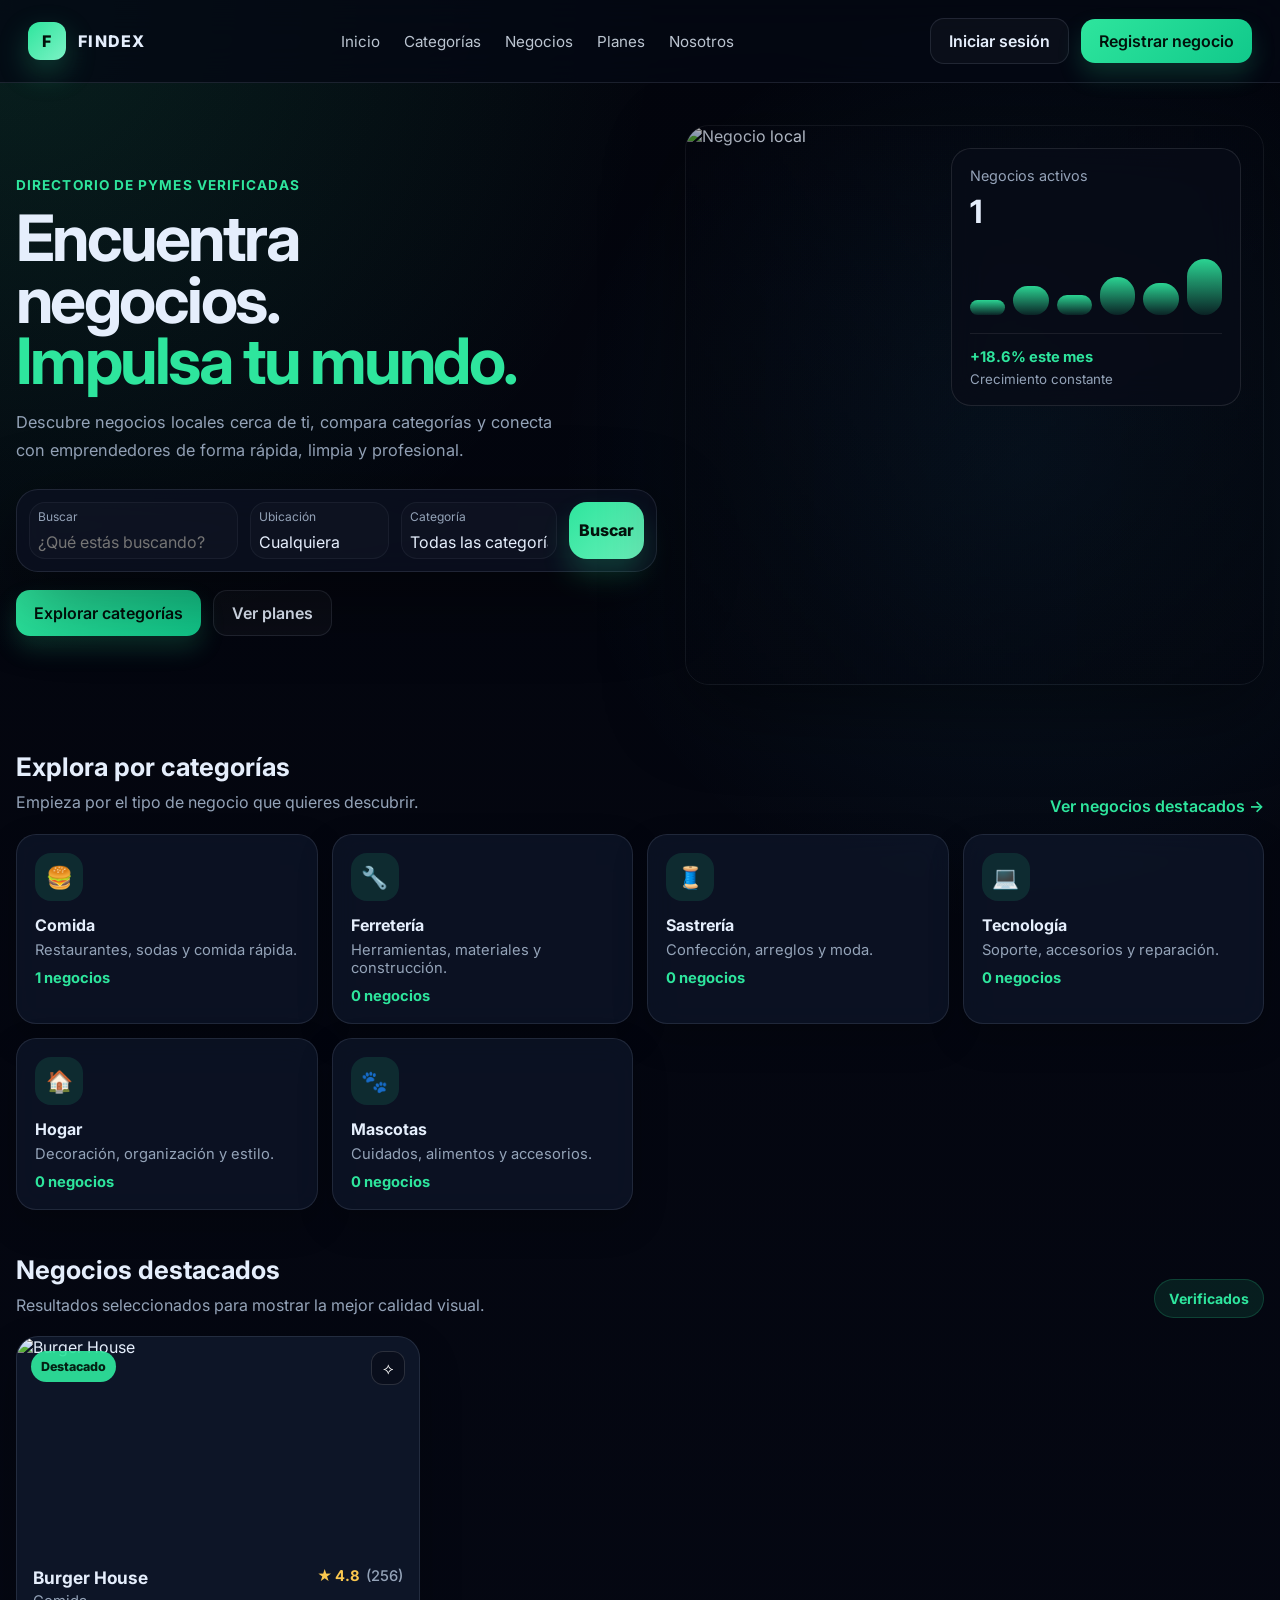
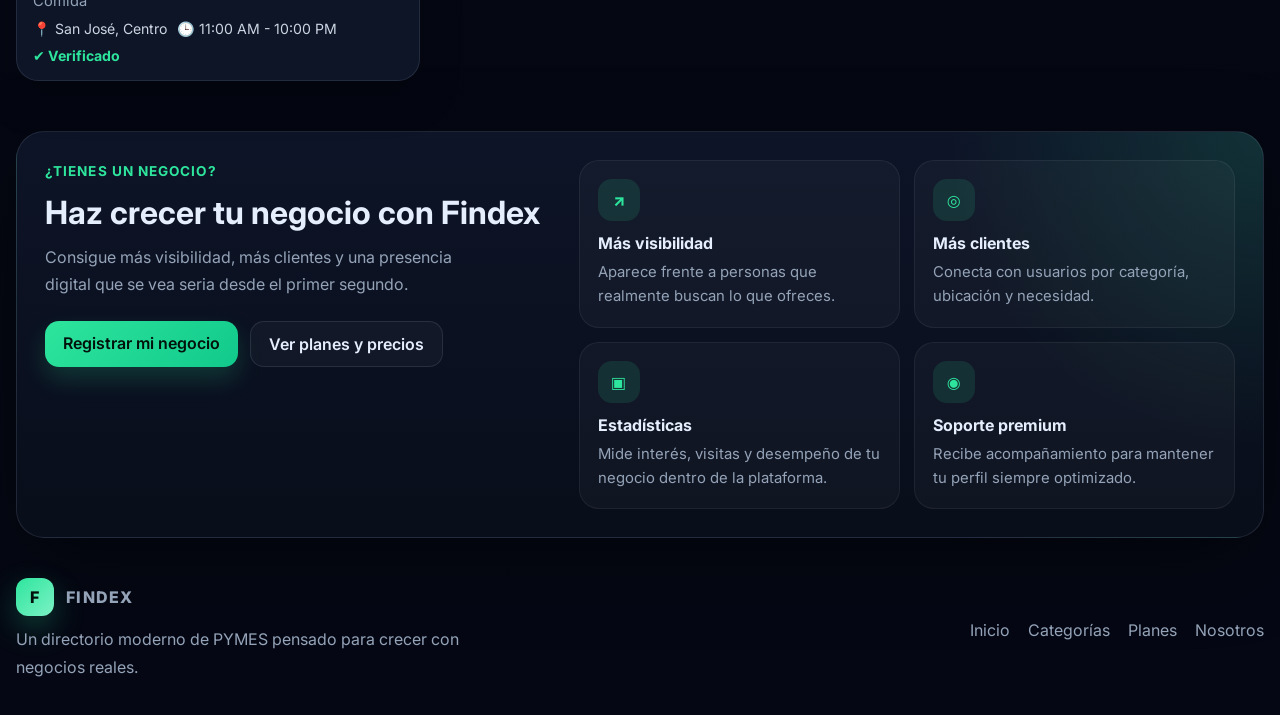
==== index.html @ 4169ccc7 "Add files via upload" ====
<!DOCTYPE html>
<html lang="es">
<head>
  <meta charset="UTF-8" />
  <meta name="viewport" content="width=device-width, initial-scale=1.0" />
  <title>Findex | Directorio de PYMES</title>
  <meta name="description" content="Encuentra negocios locales, descubre categorías y conecta con PYMES cerca de ti." />
  <link rel="preconnect" href="https://fonts.googleapis.com">
  <link rel="preconnect" href="https://fonts.gstatic.com" crossorigin>
  <link href="https://fonts.googleapis.com/css2?family=Inter:wght@400;500;600;700;800&display=swap" rel="stylesheet">
  <link rel="stylesheet" href="styles.css" />
</head>
<body>
  <header class="topbar">
    <div class="brand">
      <div class="brand-mark">F</div>
      <span class="brand-name">FINDEX</span>
    </div>

    <nav class="nav-links">
      <a href="#inicio">Inicio</a>
      <a href="#categorias">Categorías</a>
      <a href="#destacados">Negocios</a>
      <a href="#planes">Planes</a>
      <a href="#nosotros">Nosotros</a>
    </nav>

    <div class="nav-actions">
      <a class="btn btn-ghost" href="auth.html">Iniciar sesión</a>
      <a class="btn btn-primary" href="auth.html">Registrar negocio</a>
    </div>
  </header>

  <main>
    <section class="hero" id="inicio">
      <div class="hero-copy">
        <div class="eyebrow">Directorio de PYMES verificadas</div>
        <h1>Encuentra negocios.<br><span>Impulsa tu mundo.</span></h1>
        <p>
          Descubre negocios locales cerca de ti, compara categorías y conecta con emprendedores
          de forma rápida, limpia y profesional.
        </p>

        <div class="search-panel">
          <div class="search-field">
            <label for="searchInput">Buscar</label>
            <input id="searchInput" type="text" placeholder="¿Qué estás buscando?" autocomplete="off" />
          </div>

          <div class="search-field">
            <label for="locationFilter">Ubicación</label>
            <select id="locationFilter">
              <option value="">Cualquiera</option>
            </select>
          </div>

          <div class="search-field">
            <label for="categoryFilter">Categoría</label>
            <select id="categoryFilter">
              <option value="">Todas las categorías</option>
            </select>
          </div>

          <button class="search-button" id="searchButton" type="button">Buscar</button>
        </div>

        <div class="hero-actions">
          <button class="btn btn-primary">Explorar categorías</button>
          <button class="btn btn-ghost">Ver planes</button>
        </div>
      </div>

      <div class="hero-visual">
        <img
          src="https://images.unsplash.com/photo-1517248135467-4c7edcad34c4?auto=format&fit=crop&w=1200&q=80"
          alt="Negocio local"
        />

        <div class="stats-card">
          <div class="stats-head">
            <span>Negocios activos</span>
            <strong id="activeCount">0</strong>
          </div>

          <div class="mini-chart" aria-hidden="true">
            <span></span><span></span><span></span><span></span><span></span><span></span>
          </div>

          <div class="stats-footer">
            <span>+18.6% este mes</span>
            <small>Crecimiento constante</small>
          </div>
        </div>
      </div>
    </section>

    <section class="content-section" id="categorias">
      <div class="section-head">
        <div>
          <h2>Explora por categorías</h2>
          <p>Empieza por el tipo de negocio que quieres descubrir.</p>
        </div>
        <a href="#destacados" class="section-link">Ver negocios destacados →</a>
      </div>

      <div class="category-grid" id="categoryGrid"></div>
    </section>

    <section class="content-section" id="destacados">
      <div class="section-head">
        <div>
          <h2>Negocios destacados</h2>
          <p>Resultados seleccionados para mostrar la mejor calidad visual.</p>
        </div>
        <span class="pill">Verificados</span>
      </div>

      <div class="business-grid" id="businessGrid"></div>
    </section>

    <section class="cta-section" id="planes">
      <div class="cta-copy">
        <span class="eyebrow">¿Tienes un negocio?</span>
        <h2>Haz crecer tu negocio con Findex</h2>
        <p>
          Consigue más visibilidad, más clientes y una presencia digital que se vea seria desde el primer segundo.
        </p>

        <div class="cta-actions">
          <a class="btn btn-primary" href="auth.html">Registrar mi negocio</a>
          <button class="btn btn-ghost">Ver planes y precios</button>
        </div>
      </div>

      <div class="benefits">
        <div class="benefit-card">
          <div class="benefit-icon">↗</div>
          <h3>Más visibilidad</h3>
          <p>Aparece frente a personas que realmente buscan lo que ofreces.</p>
        </div>

        <div class="benefit-card">
          <div class="benefit-icon">◎</div>
          <h3>Más clientes</h3>
          <p>Conecta con usuarios por categoría, ubicación y necesidad.</p>
        </div>

        <div class="benefit-card">
          <div class="benefit-icon">▣</div>
          <h3>Estadísticas</h3>
          <p>Mide interés, visitas y desempeño de tu negocio dentro de la plataforma.</p>
        </div>

        <div class="benefit-card">
          <div class="benefit-icon">◉</div>
          <h3>Soporte premium</h3>
          <p>Recibe acompañamiento para mantener tu perfil siempre optimizado.</p>
        </div>
      </div>
    </section>
  </main>

  <footer class="footer" id="nosotros">
    <div>
      <div class="brand footer-brand">
        <div class="brand-mark">F</div>
        <span class="brand-name">FINDEX</span>
      </div>
      <p>Un directorio moderno de PYMES pensado para crecer con negocios reales.</p>
    </div>

    <div class="footer-links">
      <a href="#inicio">Inicio</a>
      <a href="#categorias">Categorías</a>
      <a href="#planes">Planes</a>
      <a href="#nosotros">Nosotros</a>
    </div>
  </footer>

  <script src="data.js"></script>
  <script src="script.js"></script>
</body>
</html>
---- styles.css ----
:root{
  --bg: #050814;
  --bg-soft: #0b1020;
  --card: rgba(15, 23, 42, 0.72);
  --card-2: rgba(15, 23, 42, 0.92);
  --line: rgba(148, 163, 184, 0.16);
  --text: #e5eefc;
  --muted: #94a3b8;
  --muted-2: #cbd5e1;
  --green: #2ee59d;
  --green-2: #11c98b;
  --shadow: 0 24px 80px rgba(0, 0, 0, 0.42);
  --radius: 24px;
  --radius-sm: 18px;
  --max: 1280px;
}

*{
  box-sizing:border-box;
  margin:0;
  padding:0;
}

html{
  scroll-behavior:smooth;
}

body{
  font-family: "Inter", system-ui, sans-serif;
  background:
    radial-gradient(circle at top left, rgba(46, 229, 157, 0.12), transparent 25%),
    radial-gradient(circle at 80% 20%, rgba(56, 189, 248, 0.09), transparent 22%),
    linear-gradient(180deg, #03050d 0%, #050814 100%);
  color:var(--text);
  min-height:100vh;
}

a{
  color:inherit;
  text-decoration:none;
}

button, input, select{
  font:inherit;
}

.topbar{
  position:sticky;
  top:0;
  z-index:20;
  display:flex;
  align-items:center;
  justify-content:space-between;
  gap:16px;
  padding:18px 28px;
  border-bottom:1px solid var(--line);
  background:rgba(5, 8, 20, 0.78);
  backdrop-filter: blur(18px);
}

.brand{
  display:flex;
  align-items:center;
  gap:12px;
  font-weight:800;
  letter-spacing:0.08em;
}

.brand-mark{
  width:38px;
  height:38px;
  display:grid;
  place-items:center;
  border-radius:12px;
  background:linear-gradient(135deg, var(--green), #7cf2c5);
  color:#02110b;
  box-shadow:0 12px 30px rgba(46, 229, 157, 0.25);
}

.brand-name{
  font-size:1rem;
}

.nav-links{
  display:flex;
  gap:24px;
  align-items:center;
  color:var(--muted-2);
  font-size:0.95rem;
}

.nav-links a{
  opacity:0.92;
  transition:0.2s ease;
}

.nav-links a:hover{
  color:white;
  opacity:1;
}

.nav-actions{
  display:flex;
  gap:12px;
  align-items:center;
}

.btn{
  border:none;
  border-radius:14px;
  padding:12px 18px;
  cursor:pointer;
  transition:0.2s ease;
  font-weight:600;
}

.btn:hover{
  transform:translateY(-1px);
}

.btn-primary{
  background:linear-gradient(135deg, var(--green), var(--green-2));
  color:#02110b;
  box-shadow:0 12px 24px rgba(46, 229, 157, 0.18);
}

.btn-ghost{
  background:rgba(255,255,255,0.03);
  color:var(--text);
  border:1px solid var(--line);
}

main{
  width:min(var(--max), calc(100% - 32px));
  margin:0 auto;
}

.hero{
  display:grid;
  grid-template-columns: 1.05fr 0.95fr;
  gap:28px;
  align-items:center;
  padding:42px 0 32px;
}

.hero-copy{
  padding:18px 0;
}

.eyebrow{
  display:inline-flex;
  align-items:center;
  gap:8px;
  color:var(--green);
  font-size:0.85rem;
  font-weight:700;
  letter-spacing:0.08em;
  text-transform:uppercase;
  margin-bottom:14px;
}

.hero h1{
  font-size:clamp(2.6rem, 5vw, 5.1rem);
  line-height:0.96;
  letter-spacing:-0.04em;
  margin-bottom:18px;
  max-width:12ch;
}

.hero h1 span{
  color:var(--green);
}

.hero p{
  color:var(--muted);
  max-width:56ch;
  line-height:1.7;
  font-size:1.02rem;
  margin-bottom:24px;
}

.search-panel{
  display:grid;
  grid-template-columns: 1.2fr 0.8fr 0.9fr auto;
  gap:12px;
  padding:12px;
  border-radius:22px;
  background:rgba(11, 16, 32, 0.82);
  border:1px solid var(--line);
  box-shadow:var(--shadow);
  backdrop-filter: blur(20px);
  max-width:980px;
}

.search-field{
  display:flex;
  flex-direction:column;
  gap:8px;
  padding:6px 8px;
  border-radius:16px;
  background:rgba(255,255,255,0.02);
  border:1px solid rgba(148,163,184,0.08);
}

.search-field label{
  font-size:0.75rem;
  color:var(--muted);
}

.search-field input,
.search-field select{
  width:100%;
  background:transparent;
  border:none;
  color:var(--text);
  outline:none;
  padding:0;
}

.search-field select{
  appearance:none;
}

.search-button{
  min-width:74px;
  border:none;
  border-radius:18px;
  background:linear-gradient(135deg, var(--green), #6af0ba);
  color:#04120c;
  font-weight:800;
  cursor:pointer;
  box-shadow:0 16px 28px rgba(46, 229, 157, 0.2);
  transition:0.2s ease;
}

.search-button:hover{
  transform:translateY(-1px) scale(1.01);
}

.hero-actions{
  display:flex;
  gap:12px;
  margin-top:18px;
  flex-wrap:wrap;
}

.hero-visual{
  position:relative;
  min-height:560px;
  border-radius:var(--radius);
  overflow:hidden;
  box-shadow:var(--shadow);
  border:1px solid rgba(255,255,255,0.06);
}

.hero-visual img{
  width:100%;
  height:100%;
  object-fit:cover;
  display:block;
  filter:saturate(1.02) contrast(1.03);
}

.hero-visual::after{
  content:"";
  position:absolute;
  inset:0;
  background:
    linear-gradient(90deg, rgba(3, 5, 13, 0.24) 0%, rgba(3, 5, 13, 0.02) 42%, rgba(3,5,13,0.2) 100%),
    linear-gradient(180deg, rgba(3,5,13,0.1), rgba(3,5,13,0.42));
  pointer-events:none;
}

.stats-card{
  position:absolute;
  top:22px;
  right:22px;
  width:min(290px, calc(100% - 44px));
  padding:18px;
  border-radius:20px;
  background:rgba(8, 12, 24, 0.78);
  border:1px solid rgba(255,255,255,0.1);
  backdrop-filter: blur(18px);
  z-index:1;
}

.stats-head{
  display:flex;
  flex-direction:column;
  gap:8px;
  margin-bottom:16px;
}

.stats-head span{
  color:var(--muted);
  font-size:0.9rem;
}

.stats-head strong{
  font-size:2rem;
}

.mini-chart{
  display:flex;
  align-items:flex-end;
  gap:8px;
  height:72px;
  padding:12px 0 4px;
  margin-bottom:14px;
}

.mini-chart span{
  flex:1;
  border-radius:999px;
  background:linear-gradient(180deg, var(--green), rgba(46,229,157,0.12));
  opacity:0.92;
}

.mini-chart span:nth-child(1){height:26%}
.mini-chart span:nth-child(2){height:52%}
.mini-chart span:nth-child(3){height:36%}
.mini-chart span:nth-child(4){height:68%}
.mini-chart span:nth-child(5){height:58%}
.mini-chart span:nth-child(6){height:100%}

.stats-footer{
  border-top:1px solid rgba(255,255,255,0.08);
  padding-top:14px;
  display:flex;
  flex-direction:column;
  gap:5px;
}

.stats-footer span{
  color:var(--green);
  font-size:0.92rem;
  font-weight:700;
}

.stats-footer small{
  color:var(--muted);
}

.content-section{
  padding:34px 0 10px;
}

.section-head{
  display:flex;
  align-items:end;
  justify-content:space-between;
  gap:20px;
  margin-bottom:18px;
}

.section-head h2{
  font-size:1.6rem;
  margin-bottom:8px;
}

.section-head p{
  color:var(--muted);
  line-height:1.6;
}

.section-link{
  color:var(--green);
  font-weight:600;
  white-space:nowrap;
}

.pill{
  display:inline-flex;
  align-items:center;
  gap:8px;
  padding:10px 14px;
  border-radius:999px;
  background:rgba(46, 229, 157, 0.1);
  color:var(--green);
  border:1px solid rgba(46, 229, 157, 0.18);
  font-weight:700;
  font-size:0.88rem;
}

.category-grid{
  display:grid;
  grid-template-columns: repeat(4, minmax(0, 1fr));
  gap:14px;
}

.category-card{
  padding:18px;
  border-radius:20px;
  background:var(--card);
  border:1px solid var(--line);
  box-shadow:0 14px 36px rgba(0,0,0,0.2);
  transition:0.22s ease;
  cursor:pointer;
  backdrop-filter: blur(14px);
}

.category-card:hover{
  transform:translateY(-3px);
  border-color:rgba(46,229,157,0.35);
  background:rgba(15, 23, 42, 0.95);
}

.category-icon{
  width:48px;
  height:48px;
  display:grid;
  place-items:center;
  border-radius:16px;
  margin-bottom:14px;
  background:rgba(46, 229, 157, 0.12);
  color:var(--green);
  font-size:1.35rem;
}

.category-card h3{
  margin-bottom:6px;
  font-size:1rem;
}

.category-card p{
  color:var(--muted);
  font-size:0.92rem;
}

.business-grid{
  display:grid;
  grid-template-columns: repeat(3, minmax(0, 1fr));
  gap:18px;
}

.business-card{
  overflow:hidden;
  border-radius:22px;
  background:var(--card-2);
  border:1px solid var(--line);
  box-shadow:0 18px 42px rgba(0,0,0,0.22);
  cursor:pointer;
  transition:0.22s ease;
}

.business-card:hover{
  transform:translateY(-4px);
  border-color:rgba(46,229,157,0.28);
}

.business-image{
  position:relative;
  height:214px;
}

.business-image img{
  width:100%;
  height:100%;
  object-fit:cover;
  display:block;
}

.business-badge{
  position:absolute;
  top:14px;
  left:14px;
  padding:8px 10px;
  border-radius:999px;
  background:rgba(46, 229, 157, 0.92);
  color:#042013;
  font-size:0.78rem;
  font-weight:800;
}

.business-fav{
  position:absolute;
  top:14px;
  right:14px;
  width:34px;
  height:34px;
  border-radius:12px;
  display:grid;
  place-items:center;
  background:rgba(8, 12, 24, 0.65);
  color:white;
  border:1px solid rgba(255,255,255,0.14);
  backdrop-filter: blur(10px);
}

.business-content{
  padding:16px;
}

.business-top{
  display:flex;
  align-items:flex-start;
  justify-content:space-between;
  gap:12px;
  margin-bottom:10px;
}

.business-top h3{
  font-size:1.08rem;
  margin-bottom:4px;
}

.business-top p{
  color:var(--muted);
  font-size:0.92rem;
}

.rating{
  display:flex;
  align-items:center;
  gap:6px;
  color:#f9c74f;
  font-weight:700;
  white-space:nowrap;
  font-size:0.92rem;
}

.business-meta{
  display:flex;
  flex-wrap:wrap;
  gap:10px;
  color:var(--muted-2);
  font-size:0.88rem;
}

.meta-item{
  display:flex;
  align-items:center;
  gap:6px;
}

.cta-section{
  margin:40px 0 24px;
  padding:28px;
  display:grid;
  grid-template-columns: 0.88fr 1.12fr;
  gap:18px;
  border-radius:28px;
  background:
    radial-gradient(circle at top right, rgba(46, 229, 157, 0.14), transparent 24%),
    linear-gradient(180deg, rgba(15,23,42,0.88), rgba(9,14,27,0.98));
  border:1px solid var(--line);
  box-shadow:var(--shadow);
}

.cta-copy h2{
  font-size:2rem;
  margin-bottom:12px;
}

.cta-copy p{
  color:var(--muted);
  max-width:42ch;
  line-height:1.7;
}

.cta-actions{
  display:flex;
  flex-wrap:wrap;
  gap:12px;
  margin-top:22px;
}

.benefits{
  display:grid;
  grid-template-columns: repeat(2, minmax(0, 1fr));
  gap:14px;
}

.benefit-card{
  padding:18px;
  border-radius:20px;
  background:rgba(255,255,255,0.03);
  border:1px solid rgba(255,255,255,0.06);
}

.benefit-icon{
  width:42px;
  height:42px;
  display:grid;
  place-items:center;
  border-radius:14px;
  margin-bottom:12px;
  background:rgba(46,229,157,0.12);
  color:var(--green);
  font-weight:800;
}

.benefit-card h3{
  margin-bottom:8px;
  font-size:1rem;
}

.benefit-card p{
  color:var(--muted);
  line-height:1.6;
  font-size:0.93rem;
}

.footer{
  width:min(var(--max), calc(100% - 32px));
  margin:0 auto;
  padding:16px 0 34px;
  display:flex;
  justify-content:space-between;
  gap:20px;
  align-items:center;
  color:var(--muted);
}

.footer p{
  margin-top:10px;
  max-width:46ch;
  line-height:1.7;
}

.footer-links{
  display:flex;
  flex-wrap:wrap;
  gap:18px;
}

.footer-brand{
  margin-bottom:2px;
}

.empty-state{
  padding:28px;
  border-radius:20px;
  border:1px dashed rgba(148,163,184,0.28);
  color:var(--muted);
  background:rgba(255,255,255,0.02);
}

@media (max-width: 1100px){
  .hero{
    grid-template-columns:1fr;
  }

  .hero-copy{
    order:1;
  }

  .hero-visual{
    min-height:420px;
    order:0;
  }

  .category-grid{
    grid-template-columns: repeat(2, minmax(0, 1fr));
  }

  .business-grid{
    grid-template-columns: repeat(2, minmax(0, 1fr));
  }

  .cta-section{
    grid-template-columns:1fr;
  }
}

@media (max-width: 860px){
  .topbar{
    flex-wrap:wrap;
    justify-content:center;
  }

  .nav-links{
    order:3;
    width:100%;
    justify-content:center;
    flex-wrap:wrap;
    gap:16px;
  }

  .search-panel{
    grid-template-columns:1fr;
  }

  .search-button{
    min-height:52px;
  }

  .section-head{
    align-items:flex-start;
    flex-direction:column;
  }

  .business-grid{
    grid-template-columns:1fr;
  }

  .benefits{
    grid-template-columns:1fr;
  }

  .footer{
    flex-direction:column;
    align-items:flex-start;
  }
}

@media (max-width: 560px){
  main,
  .footer{
    width:min(var(--max), calc(100% - 20px));
  }

  .topbar{
    padding:16px 14px;
  }

  .hero{
    padding-top:26px;
  }

  .hero h1{
    max-width:10ch;
  }

  .category-grid{
    grid-template-columns:1fr;
  }

  .hero-visual{
    min-height:320px;
  }

  .stats-card{
    width:calc(100% - 22px);
    right:11px;
    top:11px;
  }

  .cta-section{
    padding:20px;
  }
}
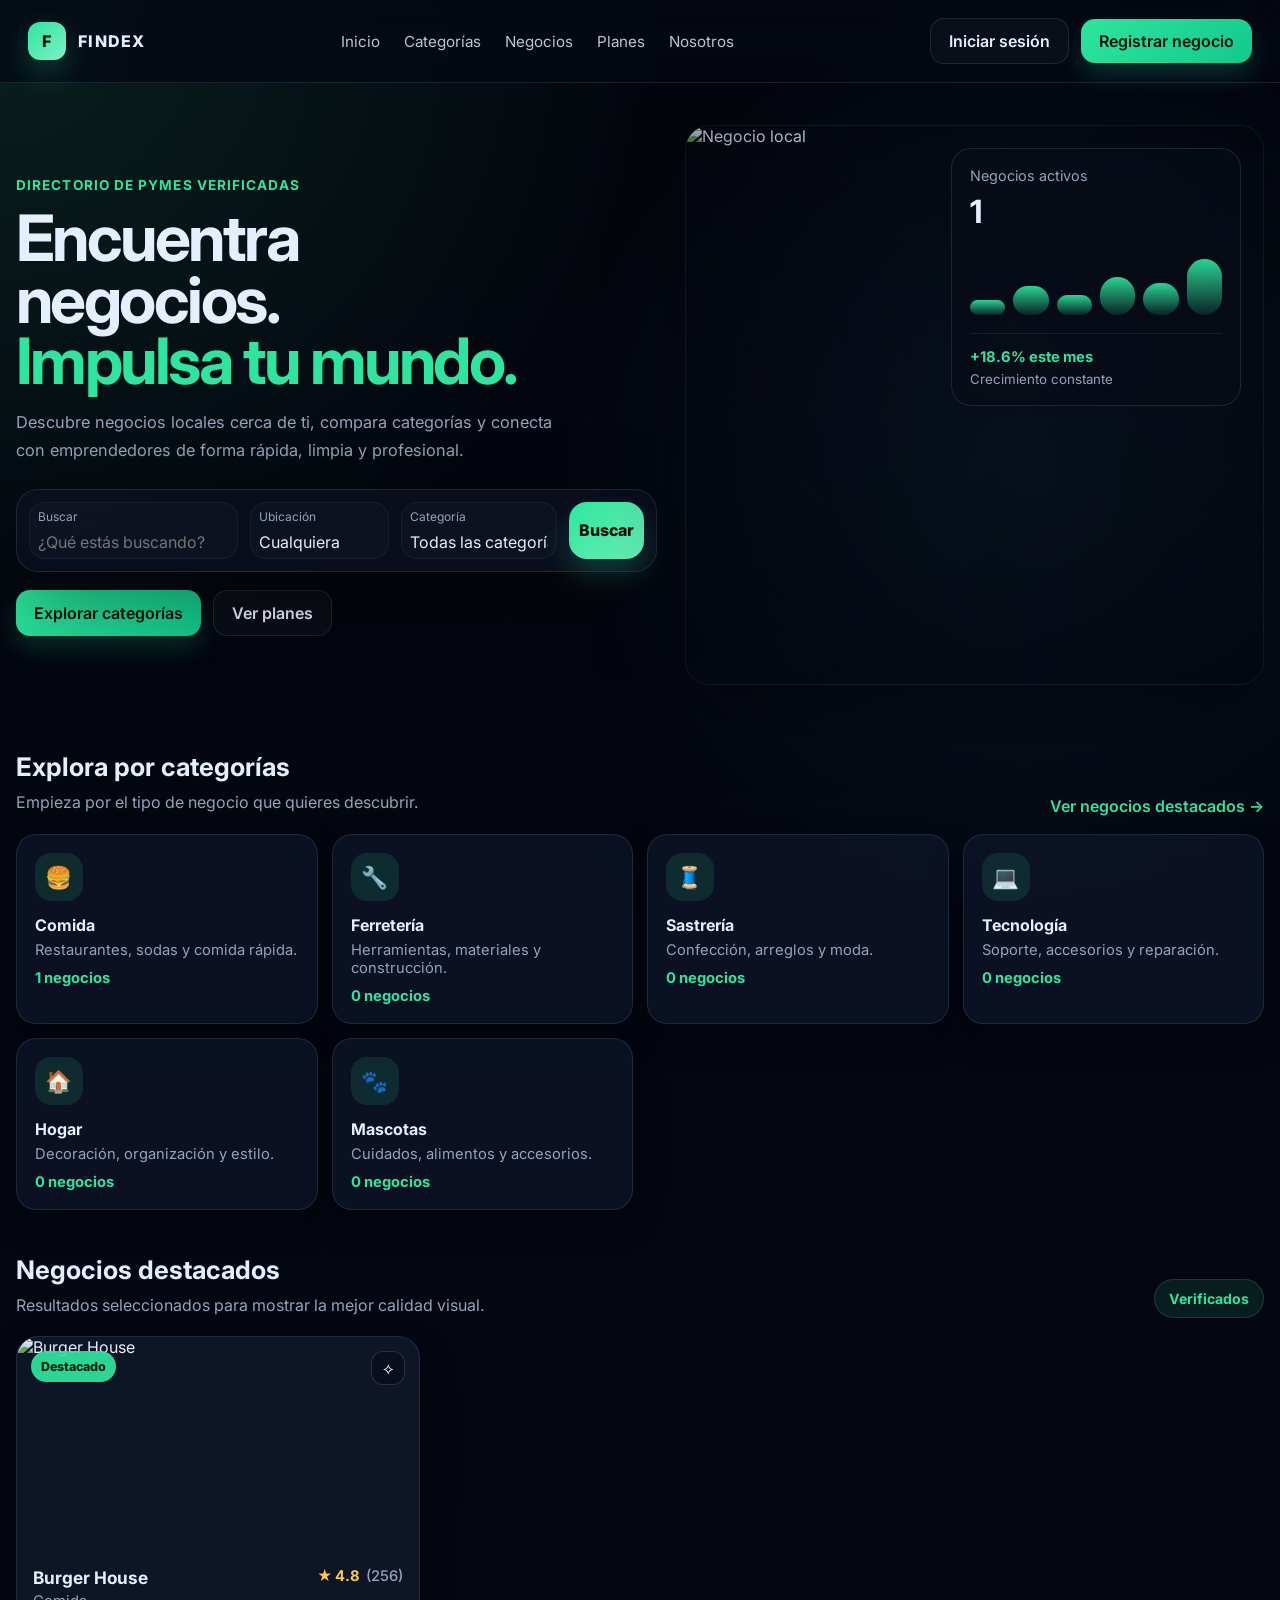
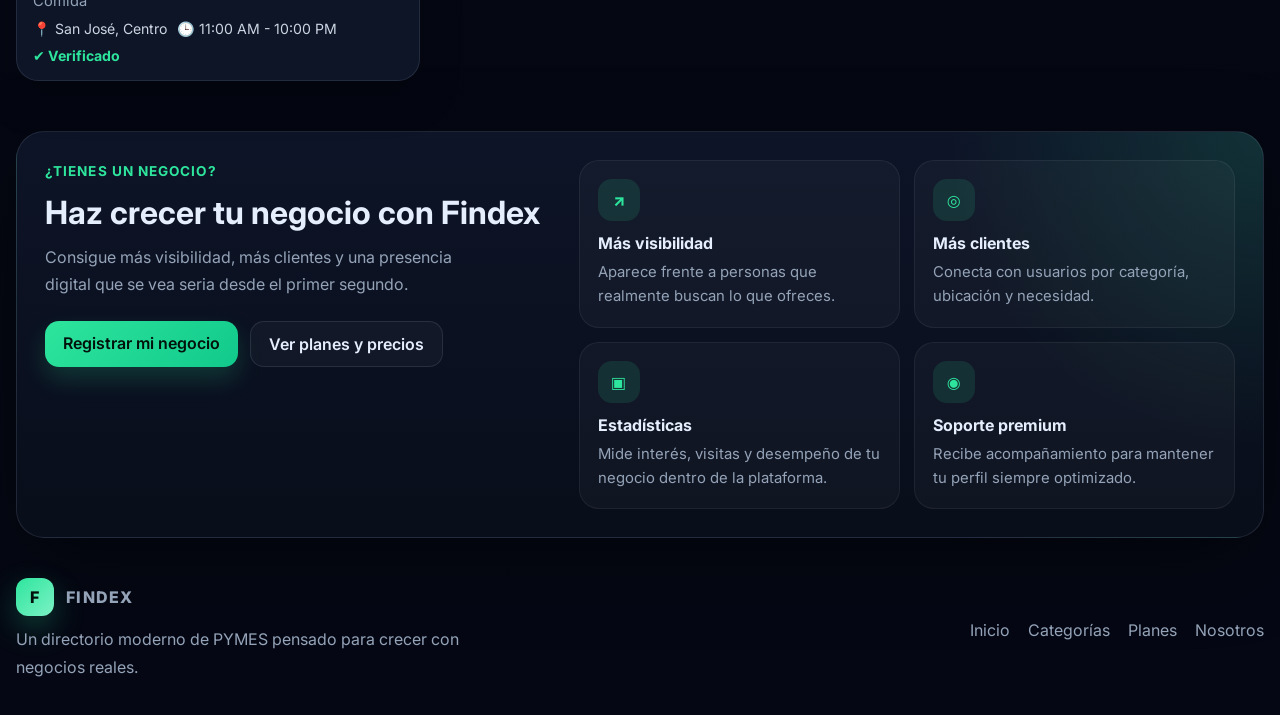
==== commit 10fd7f66: "Add files via upload" ====
--- a/index.html
+++ b/index.html
@@ -25,10 +25,7 @@
       <a href="#nosotros">Nosotros</a>
     </nav>
 
-    <div class="nav-actions">
-      <a class="btn btn-ghost" href="auth.html">Iniciar sesión</a>
-      <a class="btn btn-primary" href="auth.html">Registrar negocio</a>
-    </div>
+    <div class="nav-actions" id="navActions"></div>
   </header>
 
   <main>
@@ -179,5 +176,8 @@
 
   <script src="data.js"></script>
   <script src="script.js"></script>
+  <script>
+    renderSessionNav("navActions");
+  </script>
 </body>
 </html>
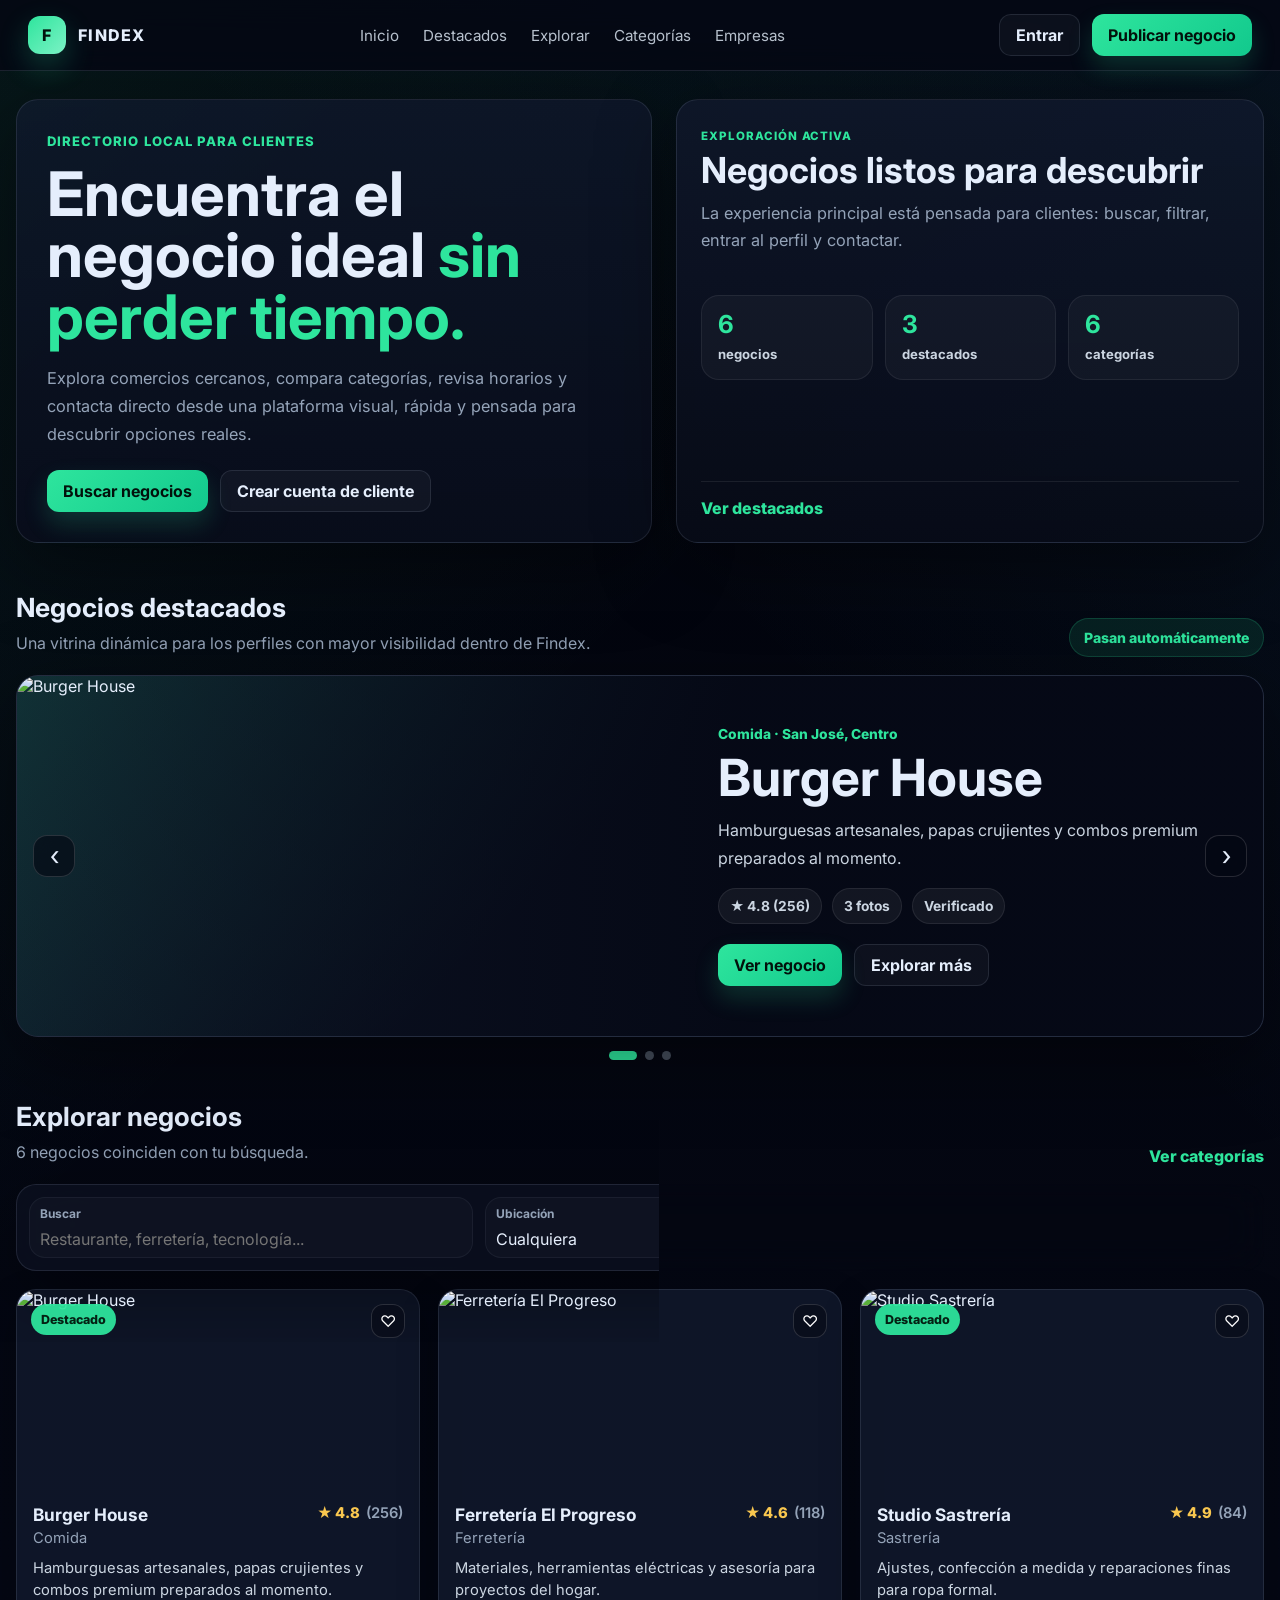
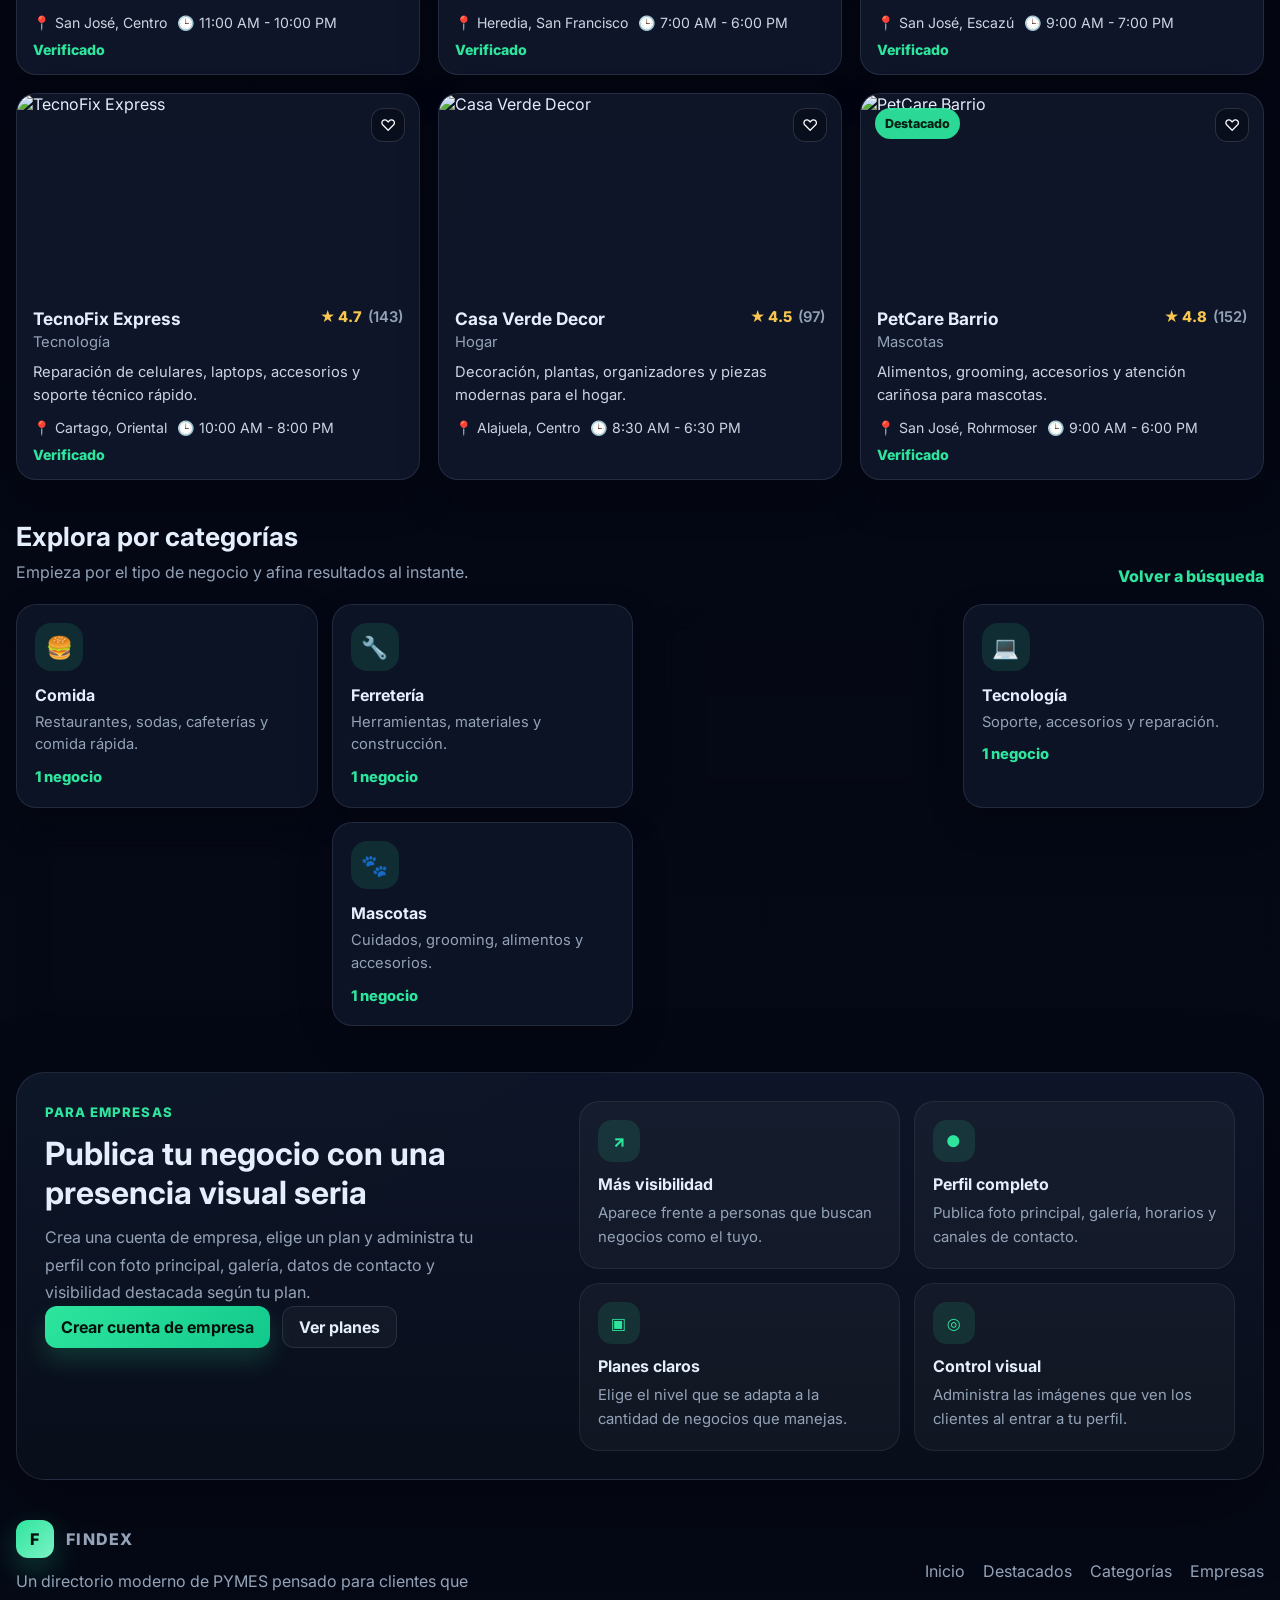
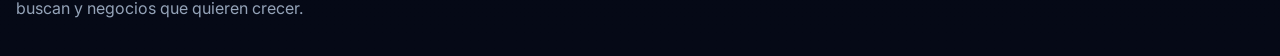
==== commit f0c2f7cc: "Add files via upload" ====
--- a/index.html
+++ b/index.html
@@ -1,183 +1,205 @@
-<!DOCTYPE html>
-<html lang="es">
-<head>
-  <meta charset="UTF-8" />
-  <meta name="viewport" content="width=device-width, initial-scale=1.0" />
-  <title>Findex | Directorio de PYMES</title>
-  <meta name="description" content="Encuentra negocios locales, descubre categorías y conecta con PYMES cerca de ti." />
-  <link rel="preconnect" href="https://fonts.googleapis.com">
-  <link rel="preconnect" href="https://fonts.gstatic.com" crossorigin>
-  <link href="https://fonts.googleapis.com/css2?family=Inter:wght@400;500;600;700;800&display=swap" rel="stylesheet">
-  <link rel="stylesheet" href="styles.css" />
-</head>
-<body>
-  <header class="topbar">
-    <div class="brand">
-      <div class="brand-mark">F</div>
-      <span class="brand-name">FINDEX</span>
-    </div>
-
-    <nav class="nav-links">
-      <a href="#inicio">Inicio</a>
-      <a href="#categorias">Categorías</a>
-      <a href="#destacados">Negocios</a>
-      <a href="#planes">Planes</a>
-      <a href="#nosotros">Nosotros</a>
-    </nav>
-
-    <div class="nav-actions" id="navActions"></div>
-  </header>
-
-  <main>
-    <section class="hero" id="inicio">
-      <div class="hero-copy">
-        <div class="eyebrow">Directorio de PYMES verificadas</div>
-        <h1>Encuentra negocios.<br><span>Impulsa tu mundo.</span></h1>
-        <p>
-          Descubre negocios locales cerca de ti, compara categorías y conecta con emprendedores
-          de forma rápida, limpia y profesional.
-        </p>
-
-        <div class="search-panel">
-          <div class="search-field">
-            <label for="searchInput">Buscar</label>
-            <input id="searchInput" type="text" placeholder="¿Qué estás buscando?" autocomplete="off" />
-          </div>
-
-          <div class="search-field">
-            <label for="locationFilter">Ubicación</label>
-            <select id="locationFilter">
-              <option value="">Cualquiera</option>
-            </select>
-          </div>
-
-          <div class="search-field">
-            <label for="categoryFilter">Categoría</label>
-            <select id="categoryFilter">
-              <option value="">Todas las categorías</option>
-            </select>
-          </div>
-
-          <button class="search-button" id="searchButton" type="button">Buscar</button>
-        </div>
-
-        <div class="hero-actions">
-          <button class="btn btn-primary">Explorar categorías</button>
-          <button class="btn btn-ghost">Ver planes</button>
-        </div>
-      </div>
-
-      <div class="hero-visual">
-        <img
-          src="https://images.unsplash.com/photo-1517248135467-4c7edcad34c4?auto=format&fit=crop&w=1200&q=80"
-          alt="Negocio local"
-        />
-
-        <div class="stats-card">
-          <div class="stats-head">
-            <span>Negocios activos</span>
-            <strong id="activeCount">0</strong>
-          </div>
-
-          <div class="mini-chart" aria-hidden="true">
-            <span></span><span></span><span></span><span></span><span></span><span></span>
-          </div>
-
-          <div class="stats-footer">
-            <span>+18.6% este mes</span>
-            <small>Crecimiento constante</small>
-          </div>
-        </div>
-      </div>
-    </section>
-
-    <section class="content-section" id="categorias">
-      <div class="section-head">
-        <div>
-          <h2>Explora por categorías</h2>
-          <p>Empieza por el tipo de negocio que quieres descubrir.</p>
-        </div>
-        <a href="#destacados" class="section-link">Ver negocios destacados →</a>
-      </div>
-
-      <div class="category-grid" id="categoryGrid"></div>
-    </section>
-
-    <section class="content-section" id="destacados">
-      <div class="section-head">
-        <div>
-          <h2>Negocios destacados</h2>
-          <p>Resultados seleccionados para mostrar la mejor calidad visual.</p>
-        </div>
-        <span class="pill">Verificados</span>
-      </div>
-
-      <div class="business-grid" id="businessGrid"></div>
-    </section>
-
-    <section class="cta-section" id="planes">
-      <div class="cta-copy">
-        <span class="eyebrow">¿Tienes un negocio?</span>
-        <h2>Haz crecer tu negocio con Findex</h2>
-        <p>
-          Consigue más visibilidad, más clientes y una presencia digital que se vea seria desde el primer segundo.
-        </p>
-
-        <div class="cta-actions">
-          <a class="btn btn-primary" href="auth.html">Registrar mi negocio</a>
-          <button class="btn btn-ghost">Ver planes y precios</button>
-        </div>
-      </div>
-
-      <div class="benefits">
-        <div class="benefit-card">
-          <div class="benefit-icon">↗</div>
-          <h3>Más visibilidad</h3>
-          <p>Aparece frente a personas que realmente buscan lo que ofreces.</p>
-        </div>
-
-        <div class="benefit-card">
-          <div class="benefit-icon">◎</div>
-          <h3>Más clientes</h3>
-          <p>Conecta con usuarios por categoría, ubicación y necesidad.</p>
-        </div>
-
-        <div class="benefit-card">
-          <div class="benefit-icon">▣</div>
-          <h3>Estadísticas</h3>
-          <p>Mide interés, visitas y desempeño de tu negocio dentro de la plataforma.</p>
-        </div>
-
-        <div class="benefit-card">
-          <div class="benefit-icon">◉</div>
-          <h3>Soporte premium</h3>
-          <p>Recibe acompañamiento para mantener tu perfil siempre optimizado.</p>
-        </div>
-      </div>
-    </section>
-  </main>
-
-  <footer class="footer" id="nosotros">
-    <div>
-      <div class="brand footer-brand">
-        <div class="brand-mark">F</div>
-        <span class="brand-name">FINDEX</span>
-      </div>
-      <p>Un directorio moderno de PYMES pensado para crecer con negocios reales.</p>
-    </div>
-
-    <div class="footer-links">
-      <a href="#inicio">Inicio</a>
-      <a href="#categorias">Categorías</a>
-      <a href="#planes">Planes</a>
-      <a href="#nosotros">Nosotros</a>
-    </div>
-  </footer>
-
-  <script src="data.js"></script>
-  <script src="script.js"></script>
-  <script>
-    renderSessionNav("navActions");
-  </script>
-</body>
-</html>+<!DOCTYPE html>
+<html lang="es">
+<head>
+  <meta charset="UTF-8" />
+  <meta name="viewport" content="width=device-width, initial-scale=1.0" />
+  <title>Findex | Directorio de PYMES</title>
+  <meta name="description" content="Explora negocios locales, filtra por categoría y conecta rápido con PYMES cerca de ti." />
+  <link rel="preconnect" href="https://fonts.googleapis.com">
+  <link rel="preconnect" href="https://fonts.gstatic.com" crossorigin>
+  <link href="https://fonts.googleapis.com/css2?family=Inter:wght@400;500;600;700;800&display=swap" rel="stylesheet">
+  <link rel="stylesheet" href="styles.css" />
+</head>
+<body>
+  <header class="topbar">
+    <a class="brand" href="index.html" aria-label="Findex">
+      <div class="brand-mark">F</div>
+      <span class="brand-name">FINDEX</span>
+    </a>
+
+    <nav class="nav-links">
+      <a href="#inicio">Inicio</a>
+      <a href="#destacados">Destacados</a>
+      <a href="#explorar">Explorar</a>
+      <a href="#categorias">Categorías</a>
+      <a href="#empresas">Empresas</a>
+    </nav>
+
+    <div class="nav-actions" id="navActions"></div>
+  </header>
+
+  <main>
+    <section class="hero client-hero" id="inicio">
+      <div class="hero-copy">
+        <div class="eyebrow">Directorio local para clientes</div>
+        <h1>Encuentra el negocio ideal <span>sin perder tiempo.</span></h1>
+        <p>
+          Explora comercios cercanos, compara categorías, revisa horarios y contacta directo
+          desde una plataforma visual, rápida y pensada para descubrir opciones reales.
+        </p>
+
+        <div class="hero-actions">
+          <a class="btn btn-primary" href="#explorar">Buscar negocios</a>
+          <a class="btn btn-ghost" href="auth.html">Crear cuenta de cliente</a>
+        </div>
+      </div>
+
+      <aside class="client-panel" aria-label="Resumen del directorio">
+        <div class="client-panel-top">
+          <span class="eyebrow mini-eyebrow">Exploración activa</span>
+          <h2>Negocios listos para descubrir</h2>
+          <p>La experiencia principal está pensada para clientes: buscar, filtrar, entrar al perfil y contactar.</p>
+        </div>
+
+        <div class="client-stats">
+          <div>
+            <strong id="activeCount">0</strong>
+            <span>negocios</span>
+          </div>
+          <div>
+            <strong id="featuredCount">0</strong>
+            <span>destacados</span>
+          </div>
+          <div>
+            <strong id="categoryCount">0</strong>
+            <span>categorías</span>
+          </div>
+        </div>
+
+        <div class="client-panel-action">
+          <a href="#destacados">Ver destacados</a>
+        </div>
+      </aside>
+    </section>
+
+    <section class="featured-section" id="destacados">
+      <div class="section-head">
+        <div>
+          <h2>Negocios destacados</h2>
+          <p>Una vitrina dinámica para los perfiles con mayor visibilidad dentro de Findex.</p>
+        </div>
+        <span class="pill">Pasan automáticamente</span>
+      </div>
+
+      <div class="featured-carousel" aria-label="Carrusel de negocios destacados">
+        <button class="carousel-arrow left" id="featuredPrev" type="button" aria-label="Negocio destacado anterior">‹</button>
+        <div class="featured-track" id="featuredTrack"></div>
+        <button class="carousel-arrow right" id="featuredNext" type="button" aria-label="Siguiente negocio destacado">›</button>
+      </div>
+      <div class="carousel-dots" id="featuredDots" aria-label="Indicadores de destacados"></div>
+    </section>
+
+    <section class="content-section explorer-section" id="explorar">
+      <div class="section-head">
+        <div>
+          <h2>Explorar negocios</h2>
+          <p id="resultsSummary">Busca por nombre, categoría, ubicación o descripción.</p>
+        </div>
+        <a class="section-link" href="#categorias">Ver categorías</a>
+      </div>
+
+      <div class="search-panel explorer-search">
+        <div class="search-field">
+          <label for="searchInput">Buscar</label>
+          <input id="searchInput" type="text" placeholder="Restaurante, ferretería, tecnología..." autocomplete="off" />
+        </div>
+
+        <div class="search-field">
+          <label for="locationFilter">Ubicación</label>
+          <select id="locationFilter">
+            <option value="">Cualquiera</option>
+          </select>
+        </div>
+
+        <div class="search-field">
+          <label for="categoryFilter">Categoría</label>
+          <select id="categoryFilter">
+            <option value="">Todas</option>
+          </select>
+        </div>
+
+        <button class="search-button" id="searchButton" type="button">Buscar</button>
+      </div>
+
+      <div class="business-grid" id="businessGrid"></div>
+    </section>
+
+    <section class="content-section" id="categorias">
+      <div class="section-head">
+        <div>
+          <h2>Explora por categorías</h2>
+          <p>Empieza por el tipo de negocio y afina resultados al instante.</p>
+        </div>
+        <a href="#explorar" class="section-link">Volver a búsqueda</a>
+      </div>
+
+      <div class="category-grid" id="categoryGrid"></div>
+    </section>
+
+    <section class="cta-section" id="empresas">
+      <div class="cta-copy">
+        <span class="eyebrow">Para empresas</span>
+        <h2>Publica tu negocio con una presencia visual seria</h2>
+        <p>
+          Crea una cuenta de empresa, elige un plan y administra tu perfil con foto principal,
+          galería, datos de contacto y visibilidad destacada según tu plan.
+        </p>
+
+        <div class="cta-actions">
+          <a class="btn btn-primary" href="auth.html?tipo=empresa">Crear cuenta de empresa</a>
+          <a class="btn btn-ghost" href="planes.html">Ver planes</a>
+        </div>
+      </div>
+
+      <div class="benefits">
+        <div class="benefit-card">
+          <div class="benefit-icon">↗</div>
+          <h3>Más visibilidad</h3>
+          <p>Aparece frente a personas que buscan negocios como el tuyo.</p>
+        </div>
+
+        <div class="benefit-card">
+          <div class="benefit-icon">●</div>
+          <h3>Perfil completo</h3>
+          <p>Publica foto principal, galería, horarios y canales de contacto.</p>
+        </div>
+
+        <div class="benefit-card">
+          <div class="benefit-icon">▣</div>
+          <h3>Planes claros</h3>
+          <p>Elige el nivel que se adapta a la cantidad de negocios que manejas.</p>
+        </div>
+
+        <div class="benefit-card">
+          <div class="benefit-icon">◎</div>
+          <h3>Control visual</h3>
+          <p>Administra las imágenes que ven los clientes al entrar a tu perfil.</p>
+        </div>
+      </div>
+    </section>
+  </main>
+
+  <footer class="footer">
+    <div>
+      <a class="brand footer-brand" href="index.html" aria-label="Findex">
+        <div class="brand-mark">F</div>
+        <span class="brand-name">FINDEX</span>
+      </a>
+      <p>Un directorio moderno de PYMES pensado para clientes que buscan y negocios que quieren crecer.</p>
+    </div>
+
+    <div class="footer-links">
+      <a href="#inicio">Inicio</a>
+      <a href="#destacados">Destacados</a>
+      <a href="#categorias">Categorías</a>
+      <a href="#empresas">Empresas</a>
+    </div>
+  </footer>
+
+  <script src="data.js"></script>
+  <script src="script.js"></script>
+  <script>
+    renderSessionNav("navActions");
+  </script>
+</body>
+</html>
--- a/styles.css
+++ b/styles.css
@@ -1,742 +1,1058 @@
-:root{
-  --bg: #050814;
-  --bg-soft: #0b1020;
-  --card: rgba(15, 23, 42, 0.72);
-  --card-2: rgba(15, 23, 42, 0.92);
-  --line: rgba(148, 163, 184, 0.16);
-  --text: #e5eefc;
-  --muted: #94a3b8;
-  --muted-2: #cbd5e1;
-  --green: #2ee59d;
-  --green-2: #11c98b;
-  --shadow: 0 24px 80px rgba(0, 0, 0, 0.42);
-  --radius: 24px;
-  --radius-sm: 18px;
-  --max: 1280px;
-}
-
-*{
-  box-sizing:border-box;
-  margin:0;
-  padding:0;
-}
-
-html{
-  scroll-behavior:smooth;
-}
-
-body{
-  font-family: "Inter", system-ui, sans-serif;
-  background:
-    radial-gradient(circle at top left, rgba(46, 229, 157, 0.12), transparent 25%),
-    radial-gradient(circle at 80% 20%, rgba(56, 189, 248, 0.09), transparent 22%),
-    linear-gradient(180deg, #03050d 0%, #050814 100%);
-  color:var(--text);
-  min-height:100vh;
-}
-
-a{
-  color:inherit;
-  text-decoration:none;
-}
-
-button, input, select{
-  font:inherit;
-}
-
-.topbar{
-  position:sticky;
-  top:0;
-  z-index:20;
-  display:flex;
-  align-items:center;
-  justify-content:space-between;
-  gap:16px;
-  padding:18px 28px;
-  border-bottom:1px solid var(--line);
-  background:rgba(5, 8, 20, 0.78);
-  backdrop-filter: blur(18px);
-}
-
-.brand{
-  display:flex;
-  align-items:center;
-  gap:12px;
-  font-weight:800;
-  letter-spacing:0.08em;
-}
-
-.brand-mark{
-  width:38px;
-  height:38px;
-  display:grid;
-  place-items:center;
-  border-radius:12px;
-  background:linear-gradient(135deg, var(--green), #7cf2c5);
-  color:#02110b;
-  box-shadow:0 12px 30px rgba(46, 229, 157, 0.25);
-}
-
-.brand-name{
-  font-size:1rem;
-}
-
-.nav-links{
-  display:flex;
-  gap:24px;
-  align-items:center;
-  color:var(--muted-2);
-  font-size:0.95rem;
-}
-
-.nav-links a{
-  opacity:0.92;
-  transition:0.2s ease;
-}
-
-.nav-links a:hover{
-  color:white;
-  opacity:1;
-}
-
-.nav-actions{
-  display:flex;
-  gap:12px;
-  align-items:center;
-}
-
-.btn{
-  border:none;
-  border-radius:14px;
-  padding:12px 18px;
-  cursor:pointer;
-  transition:0.2s ease;
-  font-weight:600;
-}
-
-.btn:hover{
-  transform:translateY(-1px);
-}
-
-.btn-primary{
-  background:linear-gradient(135deg, var(--green), var(--green-2));
-  color:#02110b;
-  box-shadow:0 12px 24px rgba(46, 229, 157, 0.18);
-}
-
-.btn-ghost{
-  background:rgba(255,255,255,0.03);
-  color:var(--text);
-  border:1px solid var(--line);
-}
-
-main{
-  width:min(var(--max), calc(100% - 32px));
-  margin:0 auto;
-}
-
-.hero{
-  display:grid;
-  grid-template-columns: 1.05fr 0.95fr;
-  gap:28px;
-  align-items:center;
-  padding:42px 0 32px;
-}
-
-.hero-copy{
-  padding:18px 0;
-}
-
-.eyebrow{
-  display:inline-flex;
-  align-items:center;
-  gap:8px;
-  color:var(--green);
-  font-size:0.85rem;
-  font-weight:700;
-  letter-spacing:0.08em;
-  text-transform:uppercase;
-  margin-bottom:14px;
-}
-
-.hero h1{
-  font-size:clamp(2.6rem, 5vw, 5.1rem);
-  line-height:0.96;
-  letter-spacing:-0.04em;
-  margin-bottom:18px;
-  max-width:12ch;
-}
-
-.hero h1 span{
-  color:var(--green);
-}
-
-.hero p{
-  color:var(--muted);
-  max-width:56ch;
-  line-height:1.7;
-  font-size:1.02rem;
-  margin-bottom:24px;
-}
-
-.search-panel{
-  display:grid;
-  grid-template-columns: 1.2fr 0.8fr 0.9fr auto;
-  gap:12px;
-  padding:12px;
-  border-radius:22px;
-  background:rgba(11, 16, 32, 0.82);
-  border:1px solid var(--line);
-  box-shadow:var(--shadow);
-  backdrop-filter: blur(20px);
-  max-width:980px;
-}
-
-.search-field{
-  display:flex;
-  flex-direction:column;
-  gap:8px;
-  padding:6px 8px;
-  border-radius:16px;
-  background:rgba(255,255,255,0.02);
-  border:1px solid rgba(148,163,184,0.08);
-}
-
-.search-field label{
-  font-size:0.75rem;
-  color:var(--muted);
-}
-
-.search-field input,
-.search-field select{
-  width:100%;
-  background:transparent;
-  border:none;
-  color:var(--text);
-  outline:none;
-  padding:0;
-}
-
-.search-field select{
-  appearance:none;
-}
-
-.search-button{
-  min-width:74px;
-  border:none;
-  border-radius:18px;
-  background:linear-gradient(135deg, var(--green), #6af0ba);
-  color:#04120c;
-  font-weight:800;
-  cursor:pointer;
-  box-shadow:0 16px 28px rgba(46, 229, 157, 0.2);
-  transition:0.2s ease;
-}
-
-.search-button:hover{
-  transform:translateY(-1px) scale(1.01);
-}
-
-.hero-actions{
-  display:flex;
-  gap:12px;
-  margin-top:18px;
-  flex-wrap:wrap;
-}
-
-.hero-visual{
-  position:relative;
-  min-height:560px;
-  border-radius:var(--radius);
-  overflow:hidden;
-  box-shadow:var(--shadow);
-  border:1px solid rgba(255,255,255,0.06);
-}
-
-.hero-visual img{
-  width:100%;
-  height:100%;
-  object-fit:cover;
-  display:block;
-  filter:saturate(1.02) contrast(1.03);
-}
-
-.hero-visual::after{
-  content:"";
-  position:absolute;
-  inset:0;
-  background:
-    linear-gradient(90deg, rgba(3, 5, 13, 0.24) 0%, rgba(3, 5, 13, 0.02) 42%, rgba(3,5,13,0.2) 100%),
-    linear-gradient(180deg, rgba(3,5,13,0.1), rgba(3,5,13,0.42));
-  pointer-events:none;
-}
-
-.stats-card{
-  position:absolute;
-  top:22px;
-  right:22px;
-  width:min(290px, calc(100% - 44px));
-  padding:18px;
-  border-radius:20px;
-  background:rgba(8, 12, 24, 0.78);
-  border:1px solid rgba(255,255,255,0.1);
-  backdrop-filter: blur(18px);
-  z-index:1;
-}
-
-.stats-head{
-  display:flex;
-  flex-direction:column;
-  gap:8px;
-  margin-bottom:16px;
-}
-
-.stats-head span{
-  color:var(--muted);
-  font-size:0.9rem;
-}
-
-.stats-head strong{
-  font-size:2rem;
-}
-
-.mini-chart{
-  display:flex;
-  align-items:flex-end;
-  gap:8px;
-  height:72px;
-  padding:12px 0 4px;
-  margin-bottom:14px;
-}
-
-.mini-chart span{
-  flex:1;
-  border-radius:999px;
-  background:linear-gradient(180deg, var(--green), rgba(46,229,157,0.12));
-  opacity:0.92;
-}
-
-.mini-chart span:nth-child(1){height:26%}
-.mini-chart span:nth-child(2){height:52%}
-.mini-chart span:nth-child(3){height:36%}
-.mini-chart span:nth-child(4){height:68%}
-.mini-chart span:nth-child(5){height:58%}
-.mini-chart span:nth-child(6){height:100%}
-
-.stats-footer{
-  border-top:1px solid rgba(255,255,255,0.08);
-  padding-top:14px;
-  display:flex;
-  flex-direction:column;
-  gap:5px;
-}
-
-.stats-footer span{
-  color:var(--green);
-  font-size:0.92rem;
-  font-weight:700;
-}
-
-.stats-footer small{
-  color:var(--muted);
-}
-
-.content-section{
-  padding:34px 0 10px;
-}
-
-.section-head{
-  display:flex;
-  align-items:end;
-  justify-content:space-between;
-  gap:20px;
-  margin-bottom:18px;
-}
-
-.section-head h2{
-  font-size:1.6rem;
-  margin-bottom:8px;
-}
-
-.section-head p{
-  color:var(--muted);
-  line-height:1.6;
-}
-
-.section-link{
-  color:var(--green);
-  font-weight:600;
-  white-space:nowrap;
-}
-
-.pill{
-  display:inline-flex;
-  align-items:center;
-  gap:8px;
-  padding:10px 14px;
-  border-radius:999px;
-  background:rgba(46, 229, 157, 0.1);
-  color:var(--green);
-  border:1px solid rgba(46, 229, 157, 0.18);
-  font-weight:700;
-  font-size:0.88rem;
-}
-
-.category-grid{
-  display:grid;
-  grid-template-columns: repeat(4, minmax(0, 1fr));
-  gap:14px;
-}
-
-.category-card{
-  padding:18px;
-  border-radius:20px;
-  background:var(--card);
-  border:1px solid var(--line);
-  box-shadow:0 14px 36px rgba(0,0,0,0.2);
-  transition:0.22s ease;
-  cursor:pointer;
-  backdrop-filter: blur(14px);
-}
-
-.category-card:hover{
-  transform:translateY(-3px);
-  border-color:rgba(46,229,157,0.35);
-  background:rgba(15, 23, 42, 0.95);
-}
-
-.category-icon{
-  width:48px;
-  height:48px;
-  display:grid;
-  place-items:center;
-  border-radius:16px;
-  margin-bottom:14px;
-  background:rgba(46, 229, 157, 0.12);
-  color:var(--green);
-  font-size:1.35rem;
-}
-
-.category-card h3{
-  margin-bottom:6px;
-  font-size:1rem;
-}
-
-.category-card p{
-  color:var(--muted);
-  font-size:0.92rem;
-}
-
-.business-grid{
-  display:grid;
-  grid-template-columns: repeat(3, minmax(0, 1fr));
-  gap:18px;
-}
-
-.business-card{
-  overflow:hidden;
-  border-radius:22px;
-  background:var(--card-2);
-  border:1px solid var(--line);
-  box-shadow:0 18px 42px rgba(0,0,0,0.22);
-  cursor:pointer;
-  transition:0.22s ease;
-}
-
-.business-card:hover{
-  transform:translateY(-4px);
-  border-color:rgba(46,229,157,0.28);
-}
-
-.business-image{
-  position:relative;
-  height:214px;
-}
-
-.business-image img{
-  width:100%;
-  height:100%;
-  object-fit:cover;
-  display:block;
-}
-
-.business-badge{
-  position:absolute;
-  top:14px;
-  left:14px;
-  padding:8px 10px;
-  border-radius:999px;
-  background:rgba(46, 229, 157, 0.92);
-  color:#042013;
-  font-size:0.78rem;
-  font-weight:800;
-}
-
-.business-fav{
-  position:absolute;
-  top:14px;
-  right:14px;
-  width:34px;
-  height:34px;
-  border-radius:12px;
-  display:grid;
-  place-items:center;
-  background:rgba(8, 12, 24, 0.65);
-  color:white;
-  border:1px solid rgba(255,255,255,0.14);
-  backdrop-filter: blur(10px);
-}
-
-.business-content{
-  padding:16px;
-}
-
-.business-top{
-  display:flex;
-  align-items:flex-start;
-  justify-content:space-between;
-  gap:12px;
-  margin-bottom:10px;
-}
-
-.business-top h3{
-  font-size:1.08rem;
-  margin-bottom:4px;
-}
-
-.business-top p{
-  color:var(--muted);
-  font-size:0.92rem;
-}
-
-.rating{
-  display:flex;
-  align-items:center;
-  gap:6px;
-  color:#f9c74f;
-  font-weight:700;
-  white-space:nowrap;
-  font-size:0.92rem;
-}
-
-.business-meta{
-  display:flex;
-  flex-wrap:wrap;
-  gap:10px;
-  color:var(--muted-2);
-  font-size:0.88rem;
-}
-
-.meta-item{
-  display:flex;
-  align-items:center;
-  gap:6px;
-}
-
-.cta-section{
-  margin:40px 0 24px;
-  padding:28px;
-  display:grid;
-  grid-template-columns: 0.88fr 1.12fr;
-  gap:18px;
-  border-radius:28px;
-  background:
-    radial-gradient(circle at top right, rgba(46, 229, 157, 0.14), transparent 24%),
-    linear-gradient(180deg, rgba(15,23,42,0.88), rgba(9,14,27,0.98));
-  border:1px solid var(--line);
-  box-shadow:var(--shadow);
-}
-
-.cta-copy h2{
-  font-size:2rem;
-  margin-bottom:12px;
-}
-
-.cta-copy p{
-  color:var(--muted);
-  max-width:42ch;
-  line-height:1.7;
-}
-
-.cta-actions{
-  display:flex;
-  flex-wrap:wrap;
-  gap:12px;
-  margin-top:22px;
-}
-
-.benefits{
-  display:grid;
-  grid-template-columns: repeat(2, minmax(0, 1fr));
-  gap:14px;
-}
-
-.benefit-card{
-  padding:18px;
-  border-radius:20px;
-  background:rgba(255,255,255,0.03);
-  border:1px solid rgba(255,255,255,0.06);
-}
-
-.benefit-icon{
-  width:42px;
-  height:42px;
-  display:grid;
-  place-items:center;
-  border-radius:14px;
-  margin-bottom:12px;
-  background:rgba(46,229,157,0.12);
-  color:var(--green);
-  font-weight:800;
-}
-
-.benefit-card h3{
-  margin-bottom:8px;
-  font-size:1rem;
-}
-
-.benefit-card p{
-  color:var(--muted);
-  line-height:1.6;
-  font-size:0.93rem;
-}
-
-.footer{
-  width:min(var(--max), calc(100% - 32px));
-  margin:0 auto;
-  padding:16px 0 34px;
-  display:flex;
-  justify-content:space-between;
-  gap:20px;
-  align-items:center;
-  color:var(--muted);
-}
-
-.footer p{
-  margin-top:10px;
-  max-width:46ch;
-  line-height:1.7;
-}
-
-.footer-links{
-  display:flex;
-  flex-wrap:wrap;
-  gap:18px;
-}
-
-.footer-brand{
-  margin-bottom:2px;
-}
-
-.empty-state{
-  padding:28px;
-  border-radius:20px;
-  border:1px dashed rgba(148,163,184,0.28);
-  color:var(--muted);
-  background:rgba(255,255,255,0.02);
-}
-
-@media (max-width: 1100px){
-  .hero{
-    grid-template-columns:1fr;
-  }
-
-  .hero-copy{
-    order:1;
-  }
-
-  .hero-visual{
-    min-height:420px;
-    order:0;
-  }
-
-  .category-grid{
-    grid-template-columns: repeat(2, minmax(0, 1fr));
-  }
-
-  .business-grid{
-    grid-template-columns: repeat(2, minmax(0, 1fr));
-  }
-
-  .cta-section{
-    grid-template-columns:1fr;
-  }
-}
-
-@media (max-width: 860px){
-  .topbar{
-    flex-wrap:wrap;
-    justify-content:center;
-  }
-
-  .nav-links{
-    order:3;
-    width:100%;
-    justify-content:center;
-    flex-wrap:wrap;
-    gap:16px;
-  }
-
-  .search-panel{
-    grid-template-columns:1fr;
-  }
-
-  .search-button{
-    min-height:52px;
-  }
-
-  .section-head{
-    align-items:flex-start;
-    flex-direction:column;
-  }
-
-  .business-grid{
-    grid-template-columns:1fr;
-  }
-
-  .benefits{
-    grid-template-columns:1fr;
-  }
-
-  .footer{
-    flex-direction:column;
-    align-items:flex-start;
-  }
-}
-
-@media (max-width: 560px){
-  main,
-  .footer{
-    width:min(var(--max), calc(100% - 20px));
-  }
-
-  .topbar{
-    padding:16px 14px;
-  }
-
-  .hero{
-    padding-top:26px;
-  }
-
-  .hero h1{
-    max-width:10ch;
-  }
-
-  .category-grid{
-    grid-template-columns:1fr;
-  }
-
-  .hero-visual{
-    min-height:320px;
-  }
-
-  .stats-card{
-    width:calc(100% - 22px);
-    right:11px;
-    top:11px;
-  }
-
-  .cta-section{
-    padding:20px;
-  }
-}+:root{
+  --bg:#040713;
+  --bg-soft:#0a1020;
+  --surface:rgba(15,23,42,0.82);
+  --surface-strong:rgba(15,23,42,0.95);
+  --surface-soft:rgba(255,255,255,0.035);
+  --line:rgba(148,163,184,0.16);
+  --line-strong:rgba(46,229,157,0.32);
+  --text:#e5eefc;
+  --muted:#94a3b8;
+  --muted-2:#cbd5e1;
+  --green:#2ee59d;
+  --green-2:#12c98d;
+  --blue:#38bdf8;
+  --gold:#f9c74f;
+  --danger:#ef4444;
+  --shadow:0 24px 80px rgba(0,0,0,0.38);
+  --radius:22px;
+  --radius-sm:16px;
+  --max:1280px;
+}
+
+*{
+  box-sizing:border-box;
+  margin:0;
+  padding:0;
+}
+
+html{
+  scroll-behavior:smooth;
+}
+
+body{
+  font-family:"Inter", system-ui, sans-serif;
+  color:var(--text);
+  min-height:100vh;
+  background:
+    linear-gradient(135deg, rgba(46,229,157,0.08) 0%, transparent 28%),
+    linear-gradient(225deg, rgba(56,189,248,0.07) 0%, transparent 26%),
+    linear-gradient(180deg, #03050d 0%, var(--bg) 48%, #050916 100%);
+}
+
+a{
+  color:inherit;
+  text-decoration:none;
+}
+
+button,
+input,
+select,
+textarea{
+  font:inherit;
+}
+
+img{
+  max-width:100%;
+}
+
+.topbar{
+  position:sticky;
+  top:0;
+  z-index:20;
+  display:flex;
+  align-items:center;
+  justify-content:space-between;
+  gap:16px;
+  padding:14px 28px;
+  border-bottom:1px solid var(--line);
+  background:rgba(4,7,19,0.8);
+  backdrop-filter:blur(18px);
+}
+
+.brand{
+  display:flex;
+  align-items:center;
+  gap:12px;
+  font-weight:800;
+  letter-spacing:0.08em;
+}
+
+.brand-mark{
+  width:38px;
+  height:38px;
+  display:grid;
+  place-items:center;
+  border-radius:12px;
+  color:#02110b;
+  background:linear-gradient(135deg, var(--green), #7cf2c5);
+  box-shadow:0 12px 30px rgba(46,229,157,0.24);
+}
+
+.brand-name{
+  font-size:1rem;
+}
+
+.nav-links{
+  display:flex;
+  gap:24px;
+  align-items:center;
+  color:var(--muted-2);
+  font-size:0.95rem;
+}
+
+.nav-links a{
+  opacity:0.9;
+  transition:0.2s ease;
+}
+
+.nav-links a:hover{
+  color:white;
+  opacity:1;
+}
+
+.nav-actions{
+  display:flex;
+  gap:12px;
+  align-items:center;
+  flex-wrap:wrap;
+}
+
+.session-chip{
+  max-width:220px;
+  padding:9px 12px;
+  border-radius:999px;
+  color:var(--muted-2);
+  background:var(--surface-soft);
+  border:1px solid var(--line);
+  font-weight:700;
+  overflow:hidden;
+  text-overflow:ellipsis;
+  white-space:nowrap;
+}
+
+.btn{
+  display:inline-flex;
+  align-items:center;
+  justify-content:center;
+  gap:8px;
+  min-height:42px;
+  border:none;
+  border-radius:12px;
+  padding:11px 16px;
+  cursor:pointer;
+  transition:0.2s ease;
+  font-weight:700;
+  line-height:1;
+}
+
+.btn:hover{
+  transform:translateY(-1px);
+}
+
+.btn:disabled{
+  opacity:0.58;
+  cursor:not-allowed;
+  transform:none;
+}
+
+.btn-primary{
+  color:#02110b;
+  background:linear-gradient(135deg, var(--green), var(--green-2));
+  box-shadow:0 12px 24px rgba(46,229,157,0.18);
+}
+
+.btn-ghost{
+  color:var(--text);
+  background:rgba(255,255,255,0.035);
+  border:1px solid var(--line);
+}
+
+main{
+  width:min(var(--max), calc(100% - 32px));
+  margin:0 auto;
+}
+
+.hero{
+  display:grid;
+  grid-template-columns:1.04fr 0.96fr;
+  gap:24px;
+  align-items:stretch;
+  padding:28px 0 18px;
+}
+
+.hero-copy,
+.client-panel,
+.featured-carousel,
+.cta-section{
+  border:1px solid var(--line);
+  box-shadow:var(--shadow);
+}
+
+.hero-copy{
+  padding:30px;
+  border-radius:var(--radius);
+  background:
+    linear-gradient(180deg, rgba(15,23,42,0.84), rgba(8,13,27,0.96)),
+    linear-gradient(135deg, rgba(46,229,157,0.08), transparent 36%);
+}
+
+.eyebrow{
+  display:inline-flex;
+  align-items:center;
+  gap:8px;
+  color:var(--green);
+  font-size:0.82rem;
+  font-weight:800;
+  letter-spacing:0.08em;
+  text-transform:uppercase;
+  margin-bottom:14px;
+}
+
+.mini-eyebrow{
+  margin-bottom:8px;
+  font-size:0.72rem;
+}
+
+.hero h1{
+  max-width:12ch;
+  margin-bottom:18px;
+  font-size:clamp(2.35rem, 4.8vw, 4.55rem);
+  line-height:1;
+  letter-spacing:0;
+}
+
+.hero h1 span,
+.hero h2 span{
+  color:var(--green);
+}
+
+.hero p{
+  max-width:58ch;
+  margin-bottom:22px;
+  color:var(--muted);
+  line-height:1.7;
+  font-size:1.02rem;
+}
+
+.hero-actions,
+.cta-actions,
+.featured-actions{
+  display:flex;
+  flex-wrap:wrap;
+  gap:12px;
+}
+
+.client-panel{
+  padding:24px;
+  border-radius:var(--radius);
+  background:
+    linear-gradient(180deg, rgba(15,23,42,0.92), rgba(7,11,23,0.96)),
+    linear-gradient(145deg, transparent, rgba(56,189,248,0.08));
+  display:flex;
+  flex-direction:column;
+  gap:18px;
+}
+
+.client-panel-top h2{
+  margin-bottom:10px;
+  font-size:clamp(1.65rem, 2.8vw, 2.25rem);
+  line-height:1.08;
+}
+
+.client-panel-top p{
+  color:var(--muted);
+  line-height:1.7;
+}
+
+.client-stats{
+  display:grid;
+  grid-template-columns:repeat(3,1fr);
+  gap:12px;
+}
+
+.client-stats div{
+  padding:16px;
+  border-radius:18px;
+  background:rgba(255,255,255,0.035);
+  border:1px solid rgba(255,255,255,0.07);
+}
+
+.client-stats strong{
+  display:block;
+  color:var(--green);
+  font-size:1.55rem;
+  line-height:1;
+  margin-bottom:6px;
+}
+
+.client-stats span{
+  color:var(--muted-2);
+  font-size:0.82rem;
+  font-weight:700;
+}
+
+.client-panel-action{
+  margin-top:auto;
+  padding-top:16px;
+  border-top:1px solid rgba(255,255,255,0.08);
+}
+
+.client-panel-action a{
+  color:var(--green);
+  font-weight:800;
+}
+
+.content-section,
+.featured-section{
+  padding:30px 0 10px;
+}
+
+.section-head{
+  display:flex;
+  align-items:flex-end;
+  justify-content:space-between;
+  gap:20px;
+  margin-bottom:18px;
+}
+
+.section-head h2{
+  margin-bottom:8px;
+  font-size:1.65rem;
+}
+
+.section-head p{
+  color:var(--muted);
+  line-height:1.6;
+}
+
+.section-link{
+  color:var(--green);
+  font-weight:800;
+  white-space:nowrap;
+}
+
+.pill{
+  display:inline-flex;
+  align-items:center;
+  gap:8px;
+  padding:10px 14px;
+  border-radius:999px;
+  color:var(--green);
+  background:rgba(46,229,157,0.1);
+  border:1px solid rgba(46,229,157,0.18);
+  font-weight:800;
+  font-size:0.88rem;
+}
+
+.featured-carousel{
+  position:relative;
+  overflow:hidden;
+  min-height:360px;
+  border-radius:var(--radius);
+  background:var(--surface-strong);
+}
+
+.featured-track{
+  height:100%;
+}
+
+.featured-slide{
+  min-height:360px;
+  display:grid;
+  grid-template-columns:1.08fr 0.92fr;
+  background:
+    linear-gradient(90deg, rgba(4,7,19,0.18), rgba(4,7,19,0.86) 58%),
+    linear-gradient(135deg, color-mix(in srgb, var(--accent) 18%, transparent), transparent 46%);
+}
+
+.featured-image{
+  min-height:360px;
+}
+
+.featured-image img{
+  width:100%;
+  height:100%;
+  object-fit:cover;
+  display:block;
+}
+
+.featured-copy{
+  padding:34px 54px 34px 28px;
+  display:flex;
+  flex-direction:column;
+  justify-content:center;
+}
+
+.featured-kicker{
+  display:block;
+  color:var(--green);
+  font-weight:800;
+  font-size:0.86rem;
+  margin-bottom:10px;
+}
+
+.featured-copy h3{
+  font-size:clamp(2rem, 4vw, 3.4rem);
+  line-height:1;
+  margin-bottom:14px;
+}
+
+.featured-copy p{
+  color:var(--muted-2);
+  line-height:1.7;
+  margin-bottom:16px;
+}
+
+.featured-meta{
+  display:flex;
+  flex-wrap:wrap;
+  gap:10px;
+  margin-bottom:20px;
+}
+
+.featured-meta span{
+  padding:9px 11px;
+  border-radius:999px;
+  color:var(--muted-2);
+  background:rgba(255,255,255,0.055);
+  border:1px solid rgba(255,255,255,0.08);
+  font-weight:700;
+  font-size:0.86rem;
+}
+
+.carousel-arrow{
+  position:absolute;
+  top:50%;
+  z-index:2;
+  width:42px;
+  height:42px;
+  display:grid;
+  place-items:center;
+  transform:translateY(-50%);
+  border:none;
+  border-radius:14px;
+  color:var(--text);
+  background:rgba(4,7,19,0.62);
+  border:1px solid rgba(255,255,255,0.14);
+  backdrop-filter:blur(10px);
+  cursor:pointer;
+  font-size:1.7rem;
+  line-height:1;
+}
+
+.carousel-arrow.left{
+  left:16px;
+}
+
+.carousel-arrow.right{
+  right:16px;
+}
+
+.carousel-dots{
+  display:flex;
+  justify-content:center;
+  gap:8px;
+  margin-top:14px;
+}
+
+.carousel-dots button{
+  width:9px;
+  height:9px;
+  border:none;
+  border-radius:999px;
+  background:rgba(148,163,184,0.45);
+  cursor:pointer;
+}
+
+.carousel-dots button.active{
+  width:28px;
+  background:var(--green);
+}
+
+.search-panel{
+  display:grid;
+  grid-template-columns:1.15fr 0.85fr 0.85fr auto;
+  gap:12px;
+  padding:12px;
+  border-radius:20px;
+  background:rgba(11,16,32,0.84);
+  border:1px solid var(--line);
+  box-shadow:var(--shadow);
+  backdrop-filter:blur(20px);
+}
+
+.explorer-search{
+  margin-bottom:18px;
+}
+
+.search-field{
+  display:flex;
+  flex-direction:column;
+  gap:8px;
+  padding:8px 10px;
+  border-radius:16px;
+  background:rgba(255,255,255,0.025);
+  border:1px solid rgba(148,163,184,0.08);
+}
+
+.search-field label{
+  color:var(--muted);
+  font-size:0.75rem;
+  font-weight:700;
+}
+
+.search-field input,
+.search-field select{
+  width:100%;
+  color:var(--text);
+  background:transparent;
+  border:none;
+  outline:none;
+}
+
+.search-field select{
+  appearance:none;
+}
+
+select option{
+  color:#0f172a;
+}
+
+.search-button{
+  min-width:86px;
+  border:none;
+  border-radius:18px;
+  color:#04120c;
+  background:linear-gradient(135deg, var(--green), #6af0ba);
+  box-shadow:0 16px 28px rgba(46,229,157,0.2);
+  font-weight:800;
+  cursor:pointer;
+  transition:0.2s ease;
+}
+
+.search-button:hover{
+  transform:translateY(-1px);
+}
+
+.category-grid{
+  display:grid;
+  grid-template-columns:repeat(4,minmax(0,1fr));
+  gap:14px;
+}
+
+.category-card{
+  padding:18px;
+  border-radius:20px;
+  background:var(--surface);
+  border:1px solid var(--line);
+  box-shadow:0 14px 36px rgba(0,0,0,0.2);
+  cursor:pointer;
+  backdrop-filter:blur(14px);
+  transition:0.22s ease;
+}
+
+.category-card:hover{
+  transform:translateY(-3px);
+  border-color:rgba(46,229,157,0.35);
+  background:var(--surface-strong);
+}
+
+.category-icon{
+  width:48px;
+  height:48px;
+  display:grid;
+  place-items:center;
+  margin-bottom:14px;
+  border-radius:16px;
+  color:var(--green);
+  background:rgba(46,229,157,0.12);
+  font-size:1.35rem;
+}
+
+.category-card h3{
+  margin-bottom:6px;
+  font-size:1rem;
+}
+
+.category-card p{
+  color:var(--muted);
+  font-size:0.92rem;
+  line-height:1.55;
+}
+
+.category-count{
+  margin-top:10px;
+  color:var(--green) !important;
+  font-weight:800;
+}
+
+.business-grid{
+  display:grid;
+  grid-template-columns:repeat(3,minmax(0,1fr));
+  gap:18px;
+}
+
+.business-card{
+  overflow:hidden;
+  border-radius:20px;
+  background:var(--surface-strong);
+  border:1px solid var(--line);
+  box-shadow:0 18px 42px rgba(0,0,0,0.22);
+  cursor:pointer;
+  transition:0.22s ease;
+}
+
+.business-card:hover{
+  transform:translateY(-4px);
+  border-color:rgba(46,229,157,0.28);
+}
+
+.business-image{
+  position:relative;
+  height:198px;
+}
+
+.business-image img{
+  width:100%;
+  height:100%;
+  object-fit:cover;
+  display:block;
+}
+
+.business-badge{
+  position:absolute;
+  top:14px;
+  left:14px;
+  padding:8px 10px;
+  border-radius:999px;
+  color:#042013;
+  background:rgba(46,229,157,0.94);
+  font-size:0.78rem;
+  font-weight:800;
+}
+
+.business-fav{
+  position:absolute;
+  top:14px;
+  right:14px;
+  width:34px;
+  height:34px;
+  display:grid;
+  place-items:center;
+  border-radius:12px;
+  color:white;
+  background:rgba(8,12,24,0.65);
+  border:1px solid rgba(255,255,255,0.14);
+  backdrop-filter:blur(10px);
+}
+
+.business-content{
+  padding:16px;
+}
+
+.business-top{
+  display:flex;
+  align-items:flex-start;
+  justify-content:space-between;
+  gap:12px;
+  margin-bottom:10px;
+}
+
+.business-top h3{
+  margin-bottom:4px;
+  font-size:1.08rem;
+}
+
+.business-top p{
+  color:var(--muted);
+  font-size:0.92rem;
+}
+
+.rating{
+  display:flex;
+  align-items:center;
+  gap:6px;
+  color:var(--gold);
+  font-weight:800;
+  white-space:nowrap;
+  font-size:0.92rem;
+}
+
+.rating span{
+  color:var(--muted);
+  font-weight:600;
+}
+
+.business-description{
+  color:var(--muted-2);
+  line-height:1.55;
+  font-size:0.92rem;
+  margin-bottom:12px;
+  display:-webkit-box;
+  -webkit-line-clamp:2;
+  -webkit-box-orient:vertical;
+  overflow:hidden;
+}
+
+.business-meta{
+  display:flex;
+  flex-wrap:wrap;
+  gap:10px;
+  color:var(--muted-2);
+  font-size:0.88rem;
+}
+
+.meta-item{
+  display:flex;
+  align-items:center;
+  gap:6px;
+}
+
+.meta-item.verified{
+  color:var(--green);
+  font-weight:800;
+}
+
+.cta-section{
+  margin:36px 0 24px;
+  padding:28px;
+  display:grid;
+  grid-template-columns:0.88fr 1.12fr;
+  gap:18px;
+  border-radius:28px;
+  background:
+    linear-gradient(180deg, rgba(15,23,42,0.9), rgba(9,14,27,0.98)),
+    linear-gradient(135deg, rgba(46,229,157,0.1), transparent 40%);
+}
+
+.cta-copy h2{
+  margin-bottom:12px;
+  font-size:2rem;
+}
+
+.cta-copy p{
+  max-width:46ch;
+  color:var(--muted);
+  line-height:1.7;
+}
+
+.benefits{
+  display:grid;
+  grid-template-columns:repeat(2,minmax(0,1fr));
+  gap:14px;
+}
+
+.benefit-card{
+  padding:18px;
+  border-radius:20px;
+  background:rgba(255,255,255,0.035);
+  border:1px solid rgba(255,255,255,0.07);
+}
+
+.benefit-icon{
+  width:42px;
+  height:42px;
+  display:grid;
+  place-items:center;
+  margin-bottom:12px;
+  border-radius:14px;
+  color:var(--green);
+  background:rgba(46,229,157,0.12);
+  font-weight:800;
+}
+
+.benefit-card h3{
+  margin-bottom:8px;
+  font-size:1rem;
+}
+
+.benefit-card p{
+  color:var(--muted);
+  line-height:1.6;
+  font-size:0.93rem;
+}
+
+.footer{
+  width:min(var(--max), calc(100% - 32px));
+  margin:0 auto;
+  padding:16px 0 34px;
+  display:flex;
+  justify-content:space-between;
+  gap:20px;
+  align-items:center;
+  color:var(--muted);
+}
+
+.footer p{
+  max-width:50ch;
+  margin-top:10px;
+  line-height:1.7;
+}
+
+.footer-links{
+  display:flex;
+  flex-wrap:wrap;
+  gap:18px;
+}
+
+.footer-brand{
+  margin-bottom:2px;
+}
+
+.empty-state{
+  padding:28px;
+  border-radius:20px;
+  color:var(--muted);
+  background:rgba(255,255,255,0.025);
+  border:1px dashed rgba(148,163,184,0.28);
+  line-height:1.6;
+}
+
+.full-span{
+  grid-column:1 / -1;
+}
+
+.subtle{
+  color:var(--muted);
+  line-height:1.7;
+}
+
+.notice{
+  display:none;
+  margin-top:12px;
+  padding:12px 14px;
+  border-radius:14px;
+  color:var(--green);
+  background:rgba(46,229,157,0.1);
+  border:1px solid rgba(46,229,157,0.14);
+  line-height:1.6;
+}
+
+.sr-only{
+  position:absolute;
+  width:1px;
+  height:1px;
+  padding:0;
+  margin:-1px;
+  overflow:hidden;
+  clip:rect(0,0,0,0);
+  white-space:nowrap;
+  border:0;
+}
+
+.image-manager{
+  display:grid;
+  gap:14px;
+}
+
+.image-upload-grid{
+  display:grid;
+  grid-template-columns:0.9fr 1.1fr;
+  gap:14px;
+}
+
+.upload-zone{
+  display:flex;
+  flex-direction:column;
+  justify-content:center;
+  gap:12px;
+  min-height:150px;
+  padding:18px;
+  border-radius:18px;
+  color:var(--muted-2);
+  background:rgba(255,255,255,0.025);
+  border:1px dashed rgba(148,163,184,0.34);
+  transition:0.2s ease;
+}
+
+.upload-zone.is-dragging{
+  border-color:var(--green);
+  background:rgba(46,229,157,0.08);
+}
+
+.upload-zone strong{
+  color:var(--text);
+}
+
+.upload-zone small{
+  color:var(--muted);
+  line-height:1.5;
+}
+
+.preview-grid{
+  display:grid;
+  grid-template-columns:repeat(3,minmax(0,1fr));
+  gap:10px;
+}
+
+.photo-thumb{
+  position:relative;
+  overflow:hidden;
+  min-height:104px;
+  border-radius:16px;
+  background:rgba(255,255,255,0.035);
+  border:1px solid rgba(255,255,255,0.08);
+}
+
+.photo-thumb img{
+  width:100%;
+  height:100%;
+  min-height:104px;
+  object-fit:cover;
+  display:block;
+}
+
+.photo-thumb.main{
+  min-height:220px;
+}
+
+.photo-thumb.main img{
+  min-height:220px;
+}
+
+.photo-remove{
+  position:absolute;
+  top:8px;
+  right:8px;
+  width:30px;
+  height:30px;
+  display:grid;
+  place-items:center;
+  border:none;
+  border-radius:10px;
+  color:white;
+  background:rgba(4,7,19,0.72);
+  border:1px solid rgba(255,255,255,0.14);
+  cursor:pointer;
+}
+
+.photo-empty{
+  min-height:104px;
+  display:grid;
+  place-items:center;
+  padding:16px;
+  border-radius:16px;
+  color:var(--muted);
+  background:rgba(255,255,255,0.02);
+  border:1px dashed rgba(148,163,184,0.26);
+  text-align:center;
+}
+
+@media (max-width:1100px){
+  .hero,
+  .featured-slide{
+    grid-template-columns:1fr;
+  }
+
+  .featured-copy{
+    padding:26px;
+  }
+
+  .category-grid,
+  .business-grid{
+    grid-template-columns:repeat(2,minmax(0,1fr));
+  }
+
+  .cta-section{
+    grid-template-columns:1fr;
+  }
+}
+
+@media (max-width:860px){
+  .topbar{
+    flex-wrap:wrap;
+    justify-content:center;
+  }
+
+  .nav-links{
+    order:3;
+    width:100%;
+    justify-content:center;
+    flex-wrap:wrap;
+    gap:16px;
+  }
+
+  .section-head{
+    align-items:flex-start;
+    flex-direction:column;
+  }
+
+  .search-panel,
+  .image-upload-grid{
+    grid-template-columns:1fr;
+  }
+
+  .search-button{
+    min-height:52px;
+  }
+
+  .client-stats{
+    grid-template-columns:1fr;
+  }
+
+  .business-grid{
+    grid-template-columns:1fr;
+  }
+
+  .benefits{
+    grid-template-columns:1fr;
+  }
+
+  .footer{
+    flex-direction:column;
+    align-items:flex-start;
+  }
+}
+
+@media (max-width:560px){
+  main,
+  .footer{
+    width:min(var(--max), calc(100% - 20px));
+  }
+
+  .topbar{
+    padding:16px 14px;
+  }
+
+  .hero{
+    padding-top:24px;
+  }
+
+  .hero-copy,
+  .client-panel,
+  .cta-section{
+    padding:18px;
+  }
+
+  .featured-copy{
+    padding:22px 18px;
+  }
+
+  .featured-copy h3{
+    font-size:2rem;
+  }
+
+  .featured-image,
+  .featured-slide{
+    min-height:280px;
+  }
+
+  .carousel-arrow{
+    width:36px;
+    height:36px;
+  }
+
+  .carousel-arrow.left{
+    left:10px;
+  }
+
+  .carousel-arrow.right{
+    right:10px;
+  }
+
+  .category-grid,
+  .preview-grid{
+    grid-template-columns:1fr;
+  }
+}
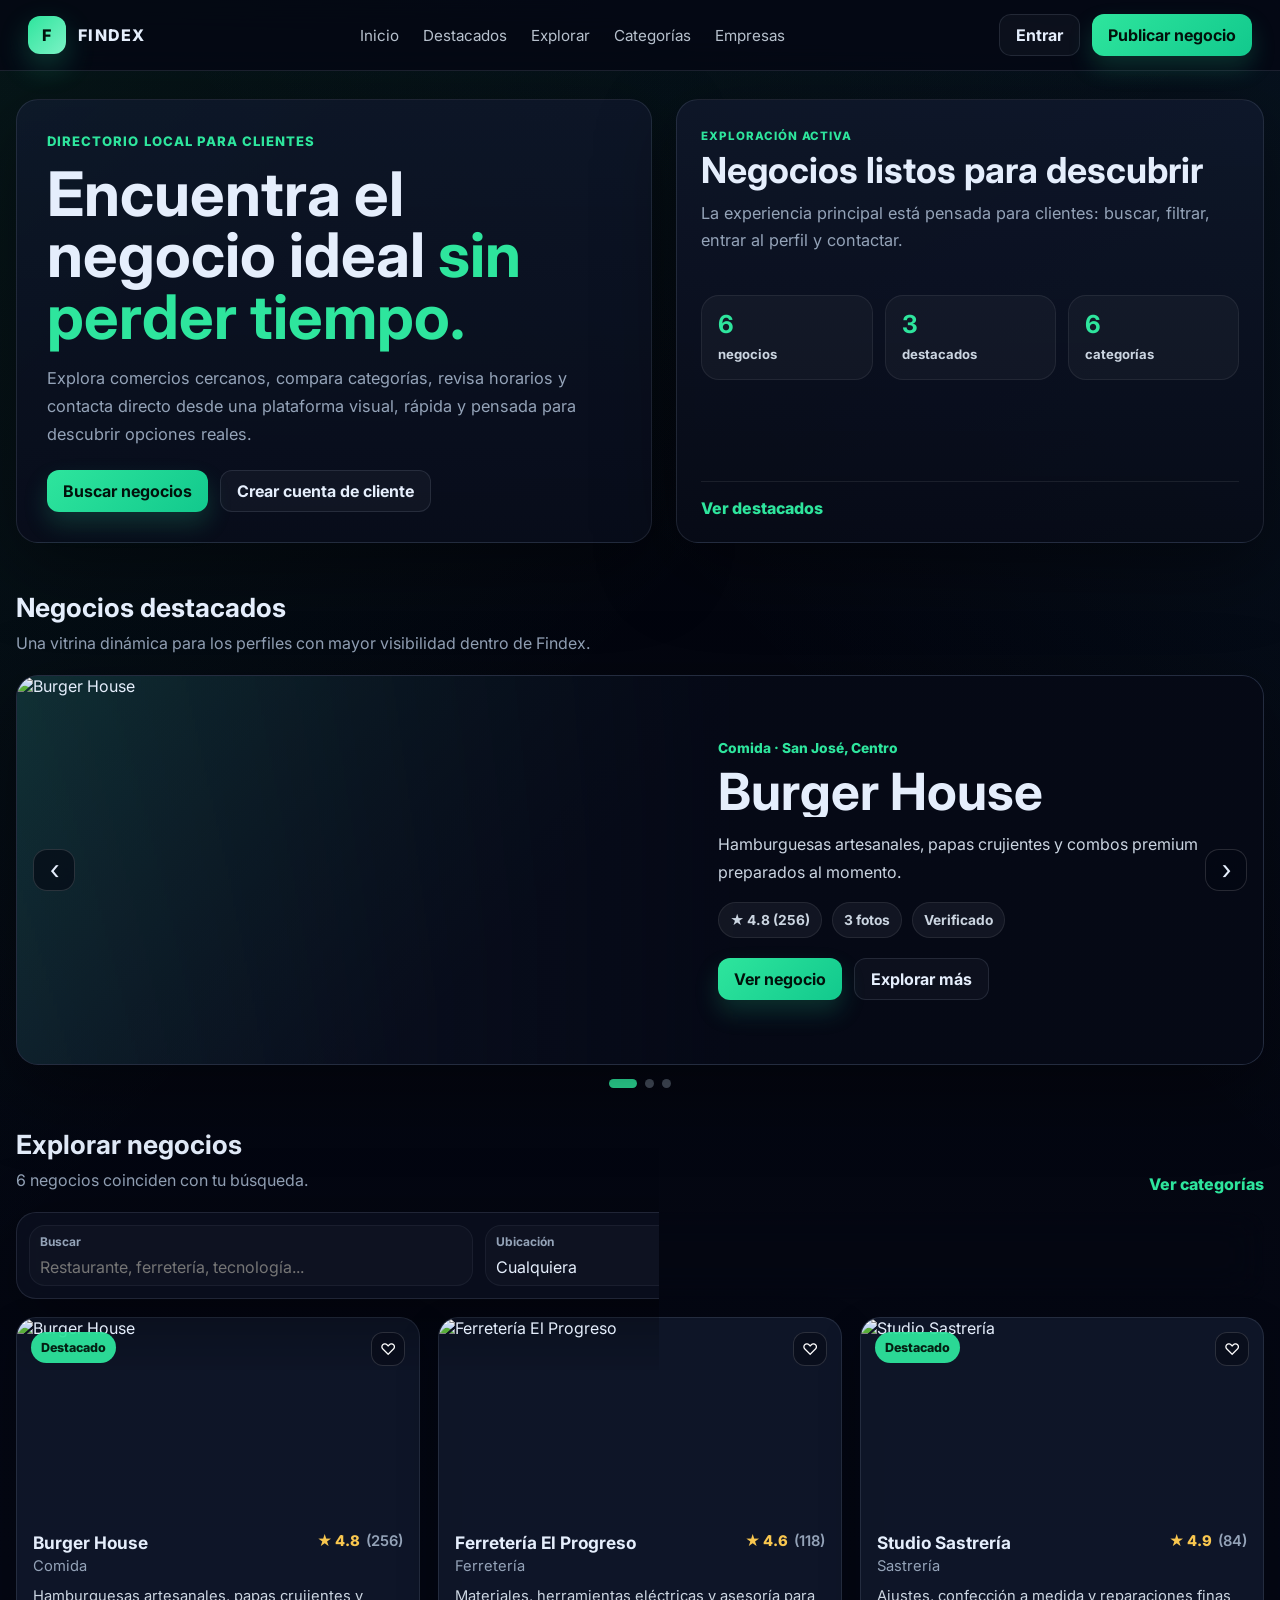
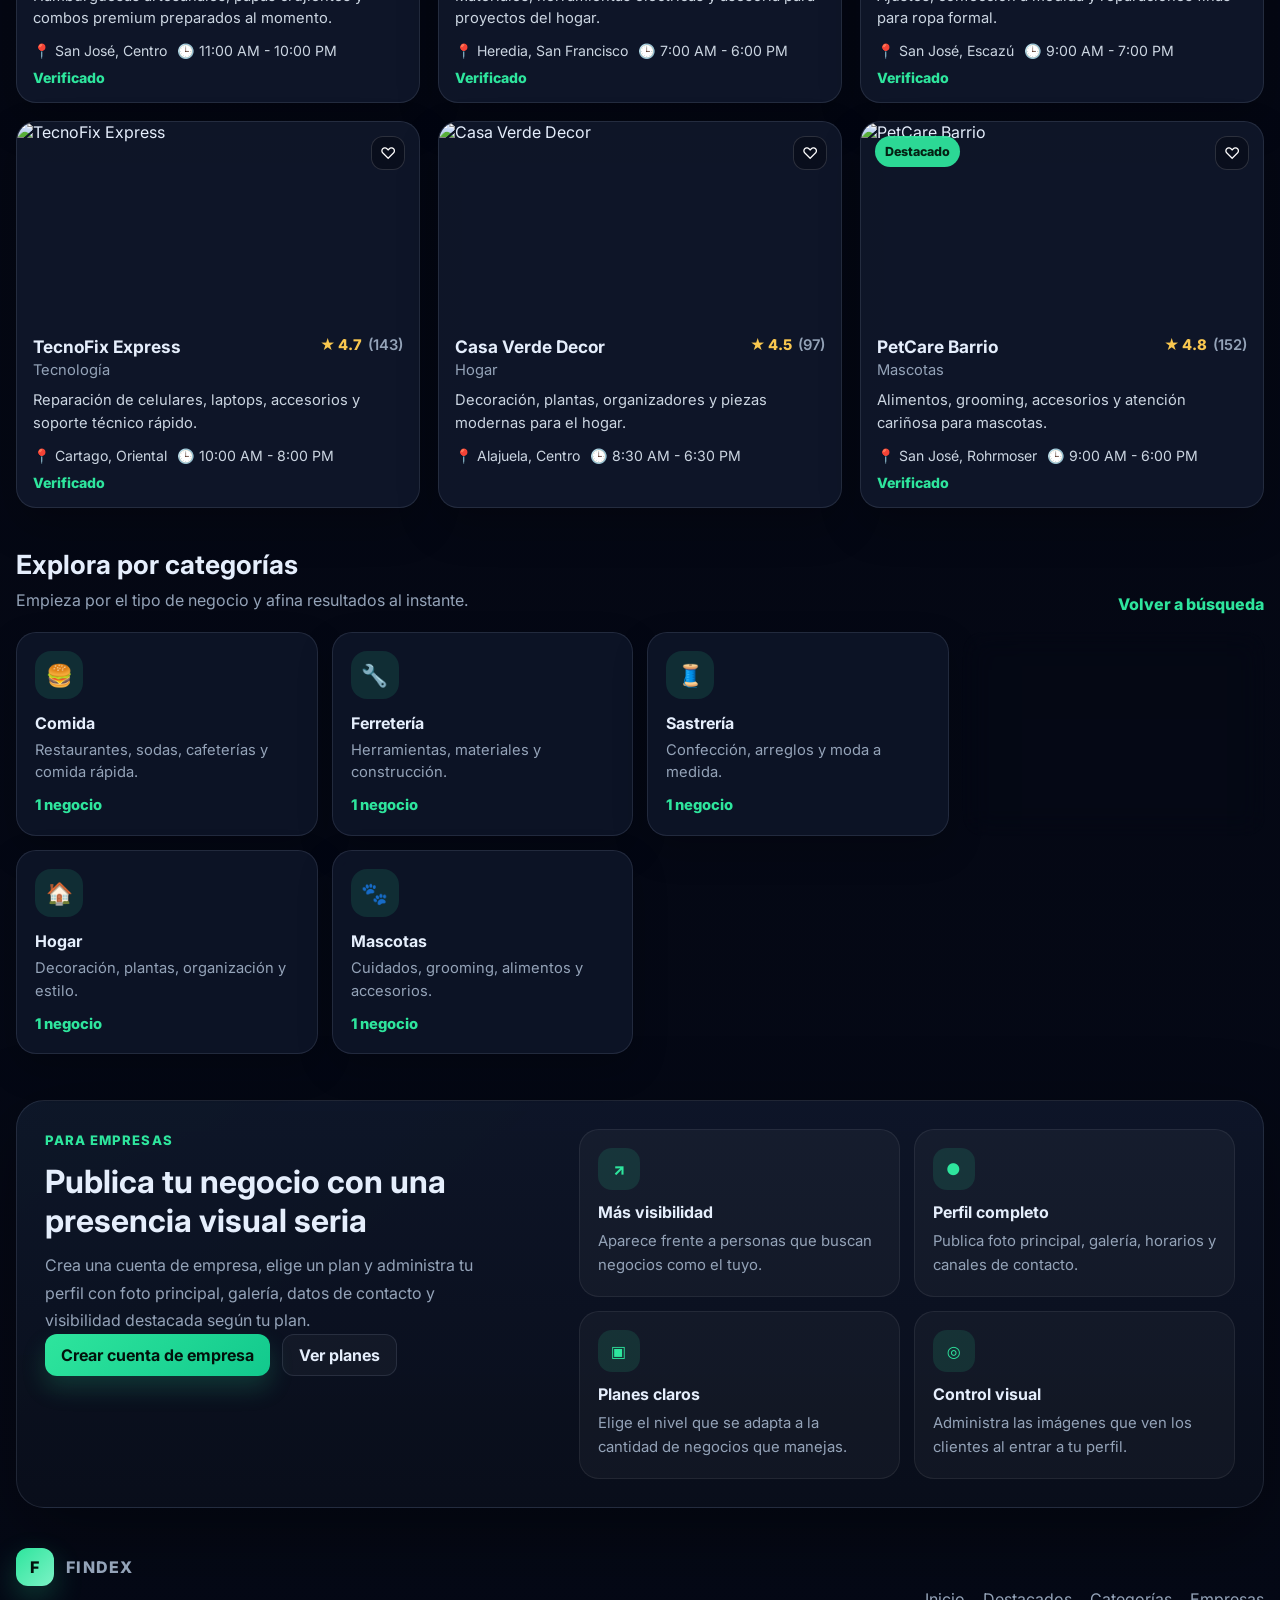
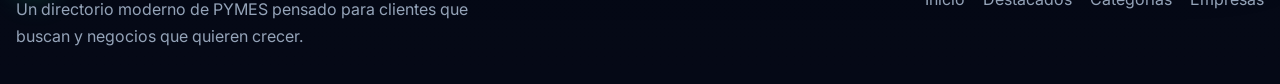
==== commit d6431c58: "Add files via upload" ====
--- a/index.html
+++ b/index.html
@@ -78,7 +78,6 @@
           <h2>Negocios destacados</h2>
           <p>Una vitrina dinámica para los perfiles con mayor visibilidad dentro de Findex.</p>
         </div>
-        <span class="pill">Pasan automáticamente</span>
       </div>
 
       <div class="featured-carousel" aria-label="Carrusel de negocios destacados">
--- a/styles.css
+++ b/styles.css
@@ -348,17 +348,24 @@
 .featured-carousel{
   position:relative;
   overflow:hidden;
-  min-height:360px;
+  height:390px;
   border-radius:var(--radius);
   background:var(--surface-strong);
 }
 
 .featured-track{
   height:100%;
+  display:flex;
+  transform:translate3d(0,0,0);
+  transition:transform 780ms cubic-bezier(0.22, 1, 0.36, 1);
+  will-change:transform;
 }
 
 .featured-slide{
-  min-height:360px;
+  flex:0 0 100%;
+  width:100%;
+  height:100%;
+  min-height:0;
   display:grid;
   grid-template-columns:1.08fr 0.92fr;
   background:
@@ -367,7 +374,9 @@
 }
 
 .featured-image{
-  min-height:360px;
+  height:100%;
+  min-height:0;
+  overflow:hidden;
 }
 
 .featured-image img{
@@ -382,6 +391,8 @@
   display:flex;
   flex-direction:column;
   justify-content:center;
+  min-width:0;
+  overflow:hidden;
 }
 
 .featured-kicker{
@@ -396,12 +407,20 @@
   font-size:clamp(2rem, 4vw, 3.4rem);
   line-height:1;
   margin-bottom:14px;
+  display:-webkit-box;
+  -webkit-line-clamp:2;
+  -webkit-box-orient:vertical;
+  overflow:hidden;
 }
 
 .featured-copy p{
   color:var(--muted-2);
   line-height:1.7;
   margin-bottom:16px;
+  display:-webkit-box;
+  -webkit-line-clamp:3;
+  -webkit-box-orient:vertical;
+  overflow:hidden;
 }
 
 .featured-meta{
@@ -409,6 +428,8 @@
   flex-wrap:wrap;
   gap:10px;
   margin-bottom:20px;
+  max-height:76px;
+  overflow:hidden;
 }
 
 .featured-meta span{
@@ -945,8 +966,18 @@
     grid-template-columns:1fr;
   }
 
+  .featured-carousel{
+    height:560px;
+  }
+
+  .featured-image{
+    height:270px;
+  }
+
   .featured-copy{
     padding:26px;
+    height:290px;
+    justify-content:flex-start;
   }
 
   .category-grid,
@@ -1027,15 +1058,24 @@
 
   .featured-copy{
     padding:22px 18px;
+    height:300px;
   }
 
   .featured-copy h3{
     font-size:2rem;
   }
 
-  .featured-image,
+  .featured-carousel{
+    height:540px;
+  }
+
+  .featured-image{
+    height:240px;
+  }
+
   .featured-slide{
-    min-height:280px;
+    height:100%;
+    min-height:0;
   }
 
   .carousel-arrow{
